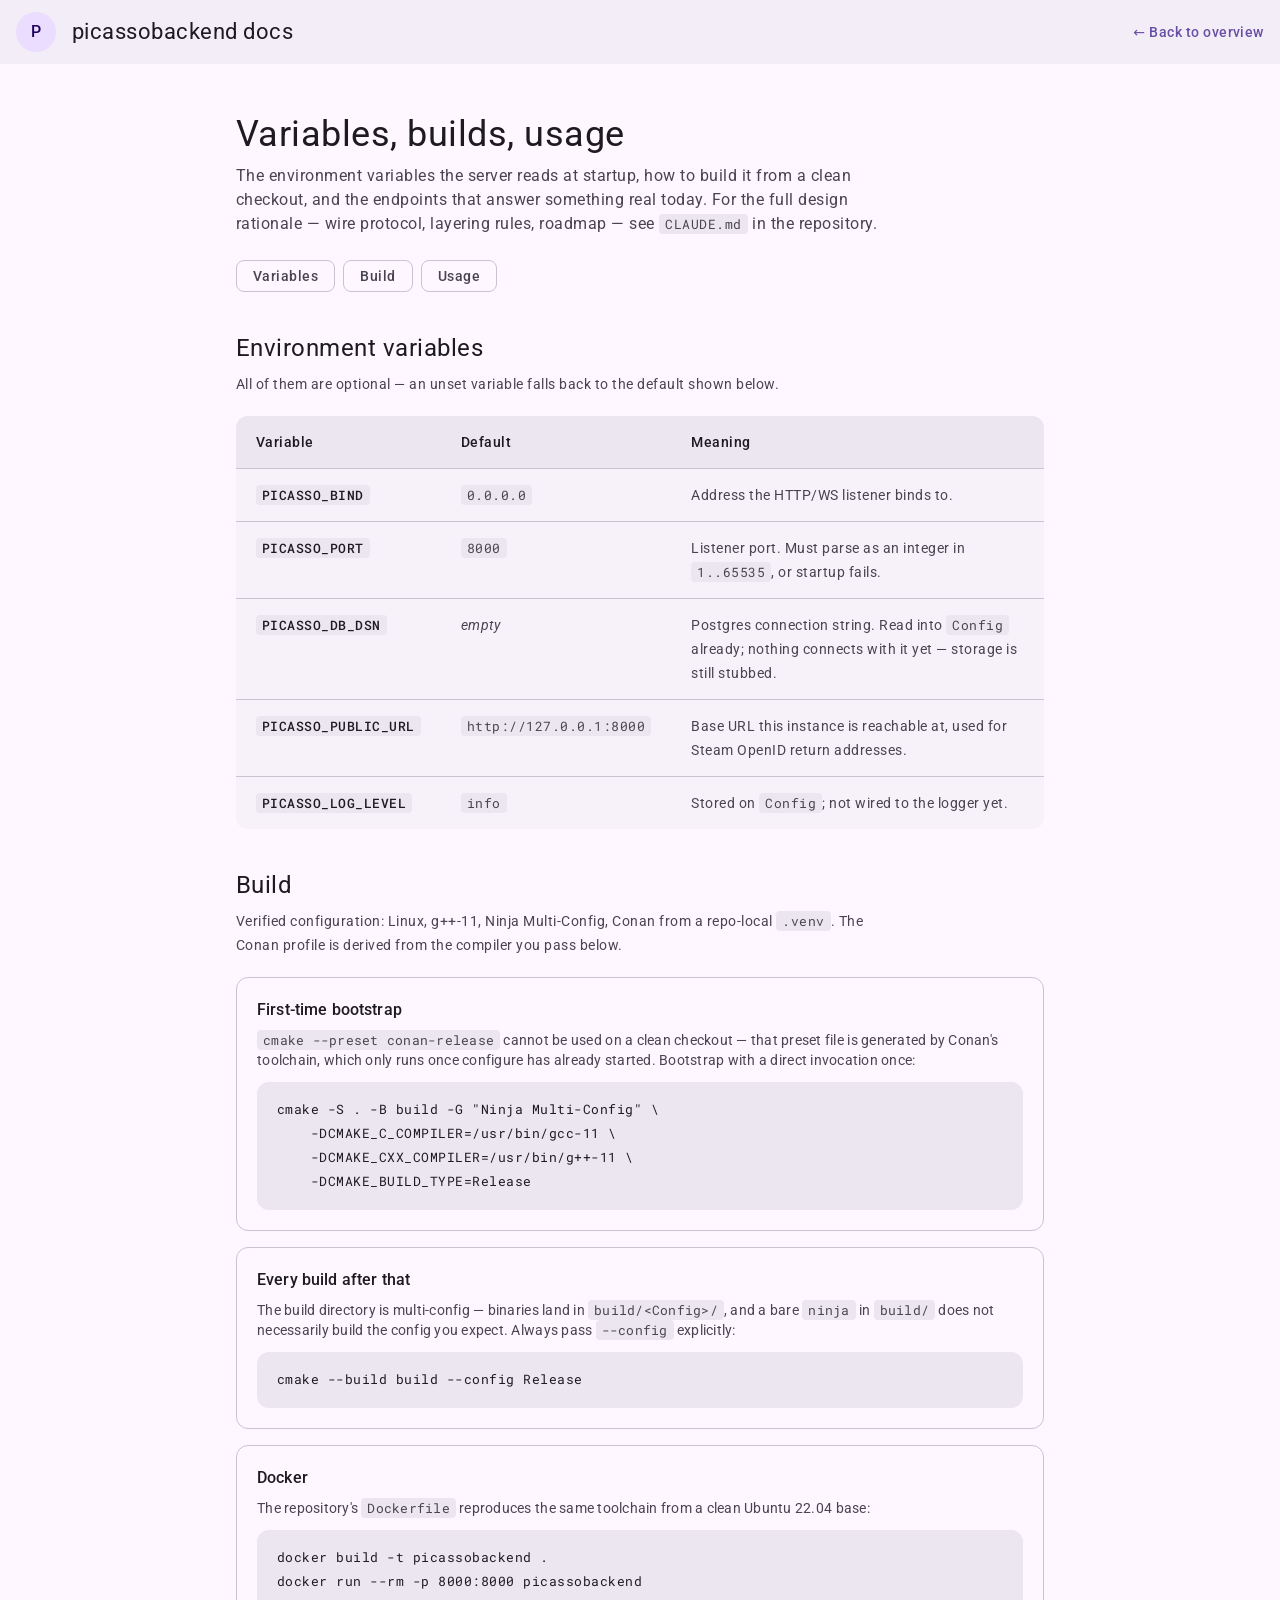
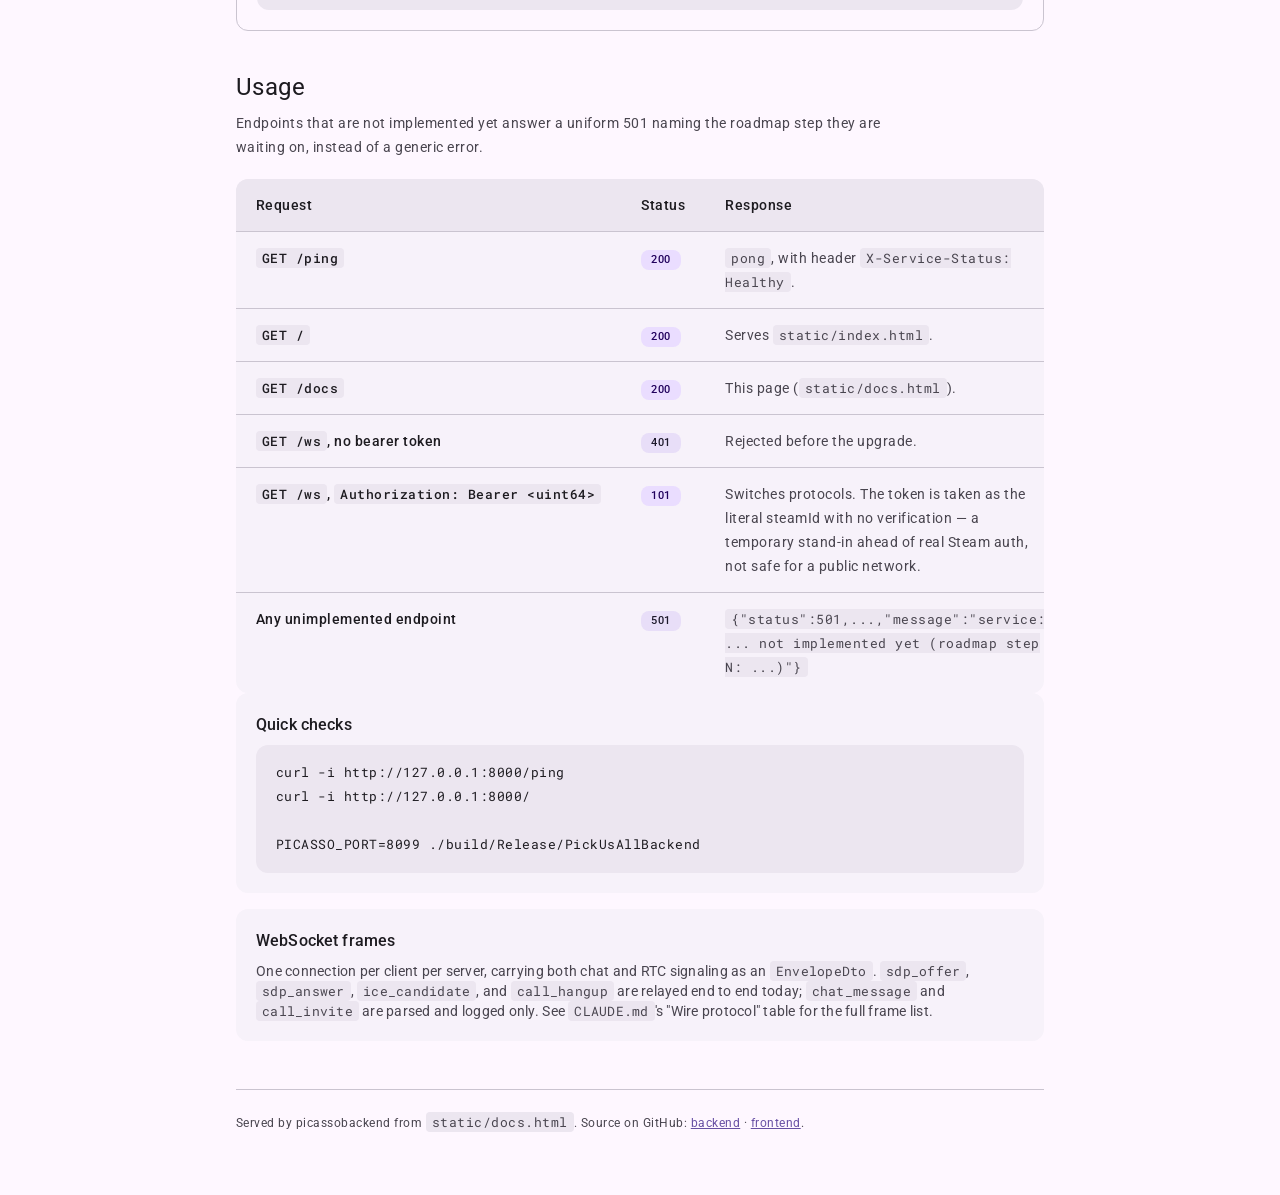
==== static/docs.html @ 75ac49f7 "feat(server logging) Added server logging to .csv files - Updated App.cpp with injection of Activity" ====
<!DOCTYPE html>
<html lang="en">
<head>
<meta charset="UTF-8">
<meta name="viewport" content="width=device-width, initial-scale=1">
<title>docs — picassobackend</title>
<meta name="description" content="picassobackend reference: environment variables, build steps, and API usage.">
<link rel="preconnect" href="https://fonts.googleapis.com">
<link rel="preconnect" href="https://fonts.gstatic.com" crossorigin>
<link href="https://fonts.googleapis.com/css2?family=Roboto:wght@400;500&family=Roboto+Mono:wght@400&display=swap" rel="stylesheet">
<style>
    /* Material Design 3 baseline color roles — kept identical to index.html so the
       two pages read as one surface, not two different sites. */
    :root {
        --md-primary: #6750A4;
        --md-on-primary: #FFFFFF;
        --md-primary-container: #EADDFF;
        --md-on-primary-container: #21005D;
        --md-secondary-container: #E8DEF8;
        --md-on-secondary-container: #1D192B;
        --md-surface: #FEF7FF;
        --md-on-surface: #1D1B20;
        --md-on-surface-variant: #49454F;
        --md-surface-container-low: #F7F2FA;
        --md-surface-container: #F3EDF7;
        --md-surface-container-high: #ECE6F0;
        --md-outline: #79747E;
        --md-outline-variant: #CAC4D0;
        --md-shadow: 0, 0, 0;
    }

    @media (prefers-color-scheme: dark) {
        :root {
            --md-primary: #D0BCFF;
            --md-on-primary: #381E72;
            --md-primary-container: #4F378B;
            --md-on-primary-container: #EADDFF;
            --md-secondary-container: #4A4458;
            --md-on-secondary-container: #E8DEF8;
            --md-surface: #141218;
            --md-on-surface: #E6E0E9;
            --md-on-surface-variant: #CAC4D0;
            --md-surface-container-low: #1D1B20;
            --md-surface-container: #211F26;
            --md-surface-container-high: #2B2930;
            --md-outline: #938F99;
            --md-outline-variant: #49454F;
        }
    }

    * { box-sizing: border-box; }

    body {
        margin: 0;
        background: var(--md-surface);
        color: var(--md-on-surface);
        font-family: Roboto, system-ui, -apple-system, "Segoe UI", sans-serif;
        font-size: 1rem;
        line-height: 1.5rem;
        letter-spacing: 0.031rem;
    }

    header.app-bar {
        display: flex;
        align-items: center;
        gap: 1rem;
        height: 4rem;
        padding: 0 1rem;
        background: var(--md-surface-container);
        position: sticky;
        top: 0;
        z-index: 1;
    }

    .app-bar .badge {
        display: grid;
        place-items: center;
        width: 2.5rem;
        height: 2.5rem;
        border-radius: 50%;
        background: var(--md-primary-container);
        color: var(--md-on-primary-container);
        font-weight: 500;
    }

    .app-bar h1 {
        margin: 0;
        font-size: 1.375rem;
        line-height: 1.75rem;
        font-weight: 400;
    }

    .app-bar .back {
        margin-left: auto;
        color: var(--md-primary);
        text-decoration: none;
        font-size: 0.875rem;
        font-weight: 500;
    }

    main {
        max-width: 52.5rem;
        margin: 0 auto;
        padding: 1.5rem 1rem 4rem;
    }

    .hero h2 {
        margin: 1.5rem 0 0.5rem;
        font-size: 2.25rem;
        line-height: 2.75rem;
        font-weight: 400;
    }

    .hero p.lede {
        margin: 0 0 1.5rem;
        color: var(--md-on-surface-variant);
        max-width: 42rem;
    }

    section > h3 {
        margin: 2.5rem 0 1rem;
        font-size: 1.5rem;
        line-height: 2rem;
        font-weight: 400;
    }

    section > p.section-note {
        margin: -0.5rem 0 1.25rem;
        color: var(--md-on-surface-variant);
        font-size: 0.875rem;
        max-width: 42rem;
    }

    /* Nav chips jumping to each section */
    .toc {
        display: flex;
        flex-wrap: wrap;
        gap: 0.5rem;
        margin: 0 0 1.5rem;
        padding: 0;
        list-style: none;
    }

    .toc a {
        display: inline-flex;
        align-items: center;
        height: 2rem;
        padding: 0 1rem;
        border-radius: 0.5rem;
        border: 1px solid var(--md-outline-variant);
        color: var(--md-on-surface-variant);
        text-decoration: none;
        font-size: 0.875rem;
        line-height: 1.25rem;
        font-weight: 500;
    }

    .toc a:hover {
        background: var(--md-surface-container-low);
    }

    /* Data table — variables reference */
    .table-wrap {
        border-radius: 0.75rem;
        overflow: hidden;
        background: var(--md-surface-container-low);
    }

    table {
        width: 100%;
        border-collapse: collapse;
        font-size: 0.875rem;
    }

    thead th {
        text-align: left;
        padding: 0.875rem 1.25rem;
        background: var(--md-surface-container-high);
        color: var(--md-on-surface);
        font-weight: 500;
    }

    tbody td {
        padding: 0.875rem 1.25rem;
        border-top: 1px solid var(--md-outline-variant);
        color: var(--md-on-surface-variant);
        vertical-align: top;
    }

    tbody td:first-child {
        color: var(--md-on-surface);
        font-weight: 500;
        white-space: nowrap;
    }

    /* Cards */
    .card {
        background: var(--md-surface-container-low);
        border-radius: 0.75rem;
        padding: 1.25rem;
    }

    .card.outlined {
        background: var(--md-surface);
        border: 1px solid var(--md-outline-variant);
    }

    .card + .card {
        margin-top: 1rem;
    }

    .card h4 {
        margin: 0 0 0.5rem;
        font-size: 1rem;
        line-height: 1.5rem;
        font-weight: 500;
        letter-spacing: 0.009rem;
    }

    .card p {
        margin: 0 0 0.75rem;
        font-size: 0.875rem;
        line-height: 1.25rem;
        letter-spacing: 0.016rem;
        color: var(--md-on-surface-variant);
    }

    .card p:last-child {
        margin-bottom: 0;
    }

    /* Code blocks */
    pre {
        margin: 0 0 0.75rem;
        padding: 1rem 1.25rem;
        border-radius: 0.75rem;
        background: var(--md-surface-container-high);
        overflow-x: auto;
    }

    pre:last-child {
        margin-bottom: 0;
    }

    pre code {
        background: none;
        padding: 0;
        font-size: 0.8125rem;
        line-height: 1.375rem;
        color: var(--md-on-surface);
    }

    code {
        font-family: "Roboto Mono", ui-monospace, monospace;
        font-size: 0.8125rem;
        background: var(--md-surface-container-high);
        border-radius: 0.25rem;
        padding: 0.0625rem 0.375rem;
    }

    /* Status/label chip reused for the response-status column */
    .pill {
        display: inline-block;
        padding: 0.125rem 0.625rem;
        border-radius: 0.5rem;
        font-size: 0.6875rem;
        line-height: 1rem;
        font-weight: 500;
        letter-spacing: 0.031rem;
        background: var(--md-secondary-container);
        color: var(--md-on-secondary-container);
    }

    .pill.ok {
        background: var(--md-primary-container);
        color: var(--md-on-primary-container);
    }

    ul.plain {
        margin: 0;
        padding-left: 1.25rem;
        color: var(--md-on-surface-variant);
        font-size: 0.875rem;
    }

    ul.plain li + li {
        margin-top: 0.375rem;
    }

    footer {
        border-top: 1px solid var(--md-outline-variant);
        margin-top: 3rem;
        padding-top: 1.5rem;
        font-size: 0.75rem;
        line-height: 1rem;
        letter-spacing: 0.031rem;
        color: var(--md-on-surface-variant);
    }

    footer a { color: var(--md-primary); }
</style>
</head>
<body>

<header class="app-bar">
    <span class="badge" aria-hidden="true">P</span>
    <h1>picassobackend docs</h1>
    <a class="back" href="/">&larr; Back to overview</a>
</header>

<main>
    <section class="hero">
        <h2>Variables, builds, usage</h2>
        <p class="lede">
            The environment variables the server reads at startup, how to build it from a clean checkout,
            and the endpoints that answer something real today. For the full design rationale — wire
            protocol, layering rules, roadmap — see <code>CLAUDE.md</code> in the repository.
        </p>
        <ul class="toc">
            <li><a href="#variables">Variables</a></li>
            <li><a href="#build">Build</a></li>
            <li><a href="#usage">Usage</a></li>
        </ul>
    </section>

    <section id="variables">
        <h3>Environment variables</h3>
        <p class="section-note">
            All of them are optional — an unset variable falls back to the default shown below.
        </p>
        <div class="table-wrap">
            <table>
                <thead>
                <tr>
                    <th>Variable</th>
                    <th>Default</th>
                    <th>Meaning</th>
                </tr>
                </thead>
                <tbody>
                <tr>
                    <td><code>PICASSO_BIND</code></td>
                    <td><code>0.0.0.0</code></td>
                    <td>Address the HTTP/WS listener binds to.</td>
                </tr>
                <tr>
                    <td><code>PICASSO_PORT</code></td>
                    <td><code>8000</code></td>
                    <td>Listener port. Must parse as an integer in <code>1..65535</code>, or startup fails.</td>
                </tr>
                <tr>
                    <td><code>PICASSO_DB_DSN</code></td>
                    <td><em>empty</em></td>
                    <td>Postgres connection string. Read into <code>Config</code> already; nothing connects with it yet — storage is still stubbed.</td>
                </tr>
                <tr>
                    <td><code>PICASSO_PUBLIC_URL</code></td>
                    <td><code>http://127.0.0.1:8000</code></td>
                    <td>Base URL this instance is reachable at, used for Steam OpenID return addresses.</td>
                </tr>
                <tr>
                    <td><code>PICASSO_LOG_LEVEL</code></td>
                    <td><code>info</code></td>
                    <td>Stored on <code>Config</code>; not wired to the logger yet.</td>
                </tr>
                </tbody>
            </table>
        </div>
    </section>

    <section id="build">
        <h3>Build</h3>
        <p class="section-note">
            Verified configuration: Linux, g++-11, Ninja Multi-Config, Conan from a repo-local
            <code>.venv</code>. The Conan profile is derived from the compiler you pass below.
        </p>

        <article class="card outlined">
            <h4>First-time bootstrap</h4>
            <p>
                <code>cmake --preset conan-release</code> cannot be used on a clean checkout — that preset
                file is generated by Conan's toolchain, which only runs once configure has already started.
                Bootstrap with a direct invocation once:
            </p>
            <pre><code>cmake -S . -B build -G "Ninja Multi-Config" \
    -DCMAKE_C_COMPILER=/usr/bin/gcc-11 \
    -DCMAKE_CXX_COMPILER=/usr/bin/g++-11 \
    -DCMAKE_BUILD_TYPE=Release</code></pre>
        </article>

        <article class="card outlined">
            <h4>Every build after that</h4>
            <p>
                The build directory is multi-config — binaries land in <code>build/&lt;Config&gt;/</code>,
                and a bare <code>ninja</code> in <code>build/</code> does not necessarily build the config
                you expect. Always pass <code>--config</code> explicitly:
            </p>
            <pre><code>cmake --build build --config Release</code></pre>
        </article>

        <article class="card outlined">
            <h4>Docker</h4>
            <p>The repository's <code>Dockerfile</code> reproduces the same toolchain from a clean Ubuntu 22.04 base:</p>
            <pre><code>docker build -t picassobackend .
docker run --rm -p 8000:8000 picassobackend</code></pre>
        </article>
    </section>

    <section id="usage">
        <h3>Usage</h3>
        <p class="section-note">
            Endpoints that are not implemented yet answer a uniform 501 naming the roadmap step they are
            waiting on, instead of a generic error.
        </p>

        <div class="table-wrap">
            <table>
                <thead>
                <tr>
                    <th>Request</th>
                    <th>Status</th>
                    <th>Response</th>
                </tr>
                </thead>
                <tbody>
                <tr>
                    <td><code>GET /ping</code></td>
                    <td><span class="pill ok">200</span></td>
                    <td><code>pong</code>, with header <code>X-Service-Status: Healthy</code>.</td>
                </tr>
                <tr>
                    <td><code>GET /</code></td>
                    <td><span class="pill ok">200</span></td>
                    <td>Serves <code>static/index.html</code>.</td>
                </tr>
                <tr>
                    <td><code>GET /docs</code></td>
                    <td><span class="pill ok">200</span></td>
                    <td>This page (<code>static/docs.html</code>).</td>
                </tr>
                <tr>
                    <td><code>GET /ws</code>, no bearer token</td>
                    <td><span class="pill">401</span></td>
                    <td>Rejected before the upgrade.</td>
                </tr>
                <tr>
                    <td><code>GET /ws</code>, <code>Authorization: Bearer &lt;uint64&gt;</code></td>
                    <td><span class="pill ok">101</span></td>
                    <td>
                        Switches protocols. The token is taken as the literal steamId with no verification —
                        a temporary stand-in ahead of real Steam auth, not safe for a public network.
                    </td>
                </tr>
                <tr>
                    <td>Any unimplemented endpoint</td>
                    <td><span class="pill">501</span></td>
                    <td><code>{"status":501,...,"message":"service: ... not implemented yet (roadmap step N: ...)"}</code></td>
                </tr>
                </tbody>
            </table>
        </div>

        <article class="card">
            <h4>Quick checks</h4>
            <pre><code>curl -i http://127.0.0.1:8000/ping
curl -i http://127.0.0.1:8000/

PICASSO_PORT=8099 ./build/Release/PickUsAllBackend</code></pre>
        </article>

        <article class="card">
            <h4>WebSocket frames</h4>
            <p>
                One connection per client per server, carrying both chat and RTC signaling as an
                <code>EnvelopeDto</code>. <code>sdp_offer</code>, <code>sdp_answer</code>,
                <code>ice_candidate</code>, and <code>call_hangup</code> are relayed end to end today;
                <code>chat_message</code> and <code>call_invite</code> are parsed and logged only. See
                <code>CLAUDE.md</code>'s "Wire protocol" table for the full frame list.
            </p>
        </article>
    </section>

    <footer>
        Served by picassobackend from <code>static/docs.html</code>. Source on GitHub:
        <a href="https://github.com/raaveinm/picassobackend">backend</a> ·
        <a href="https://github.com/raaveinm/pickusall">frontend</a>.
    </footer>
</main>

</body>
</html>
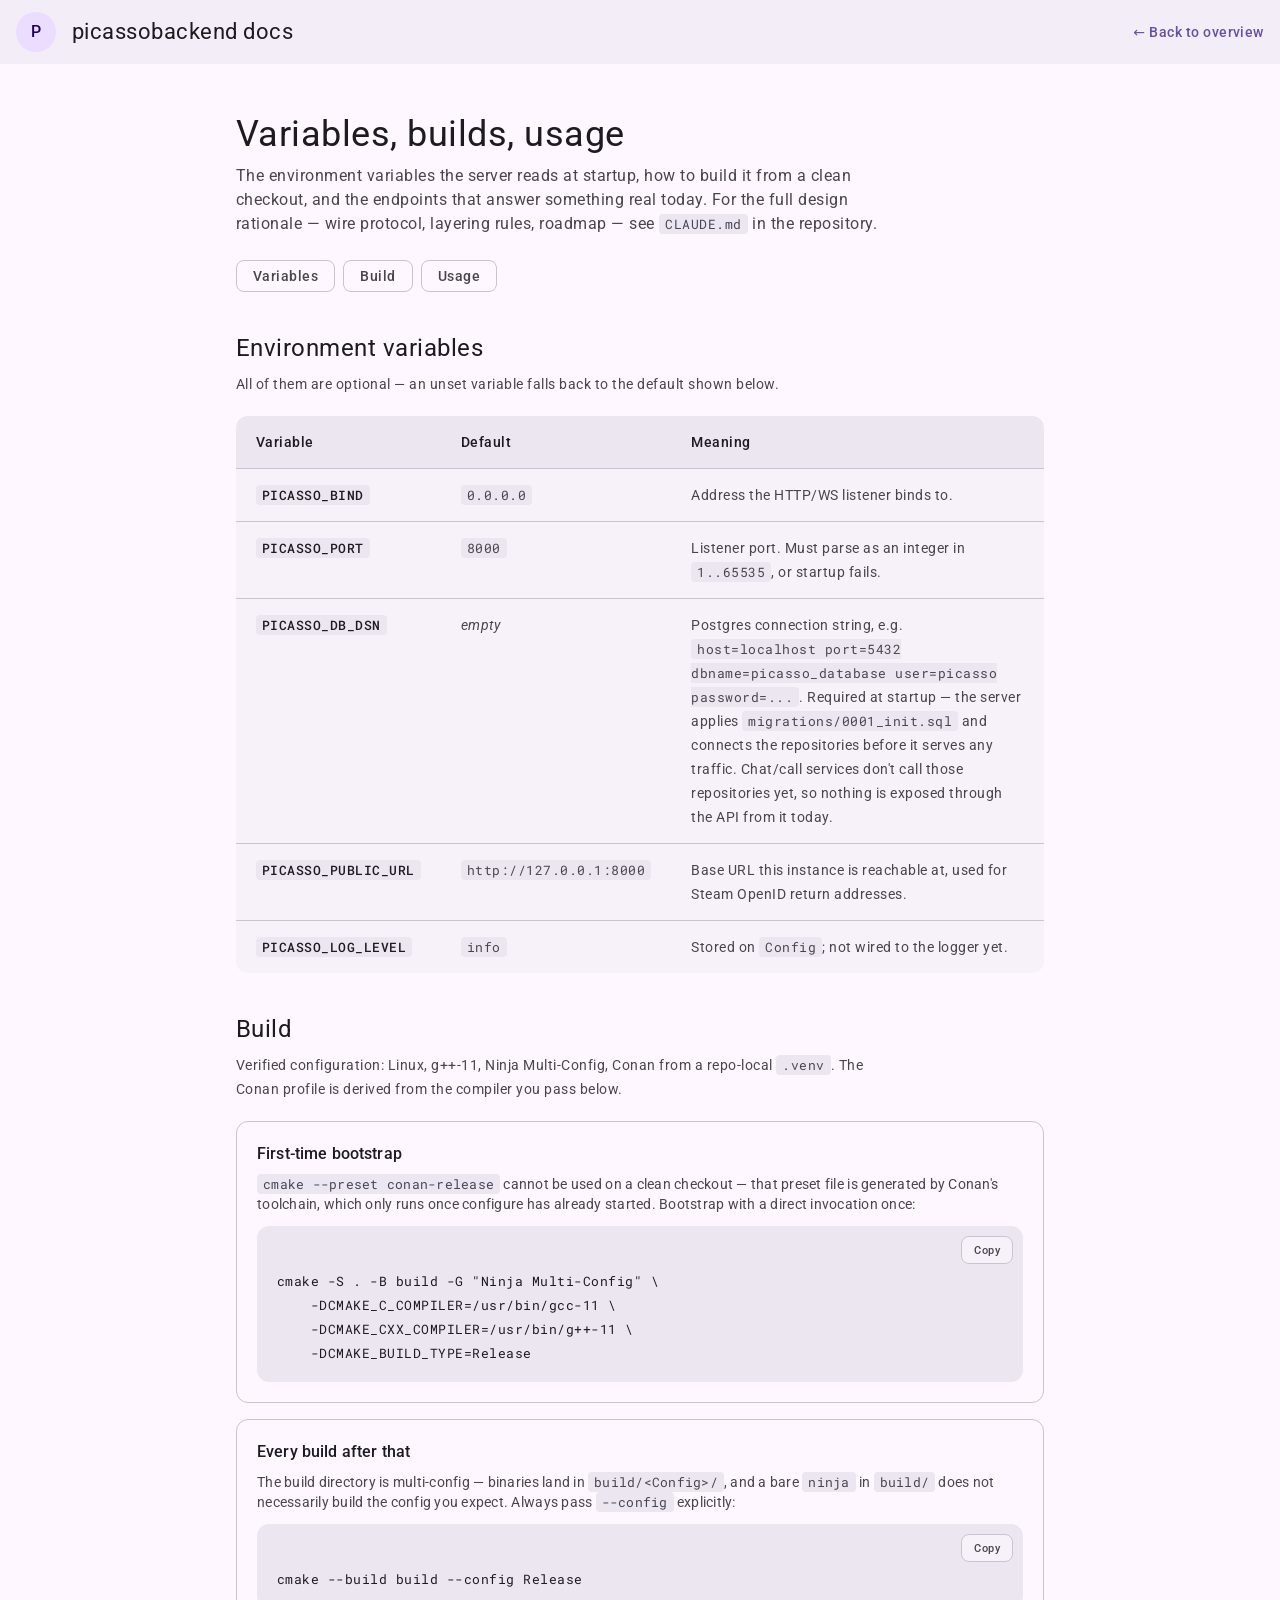
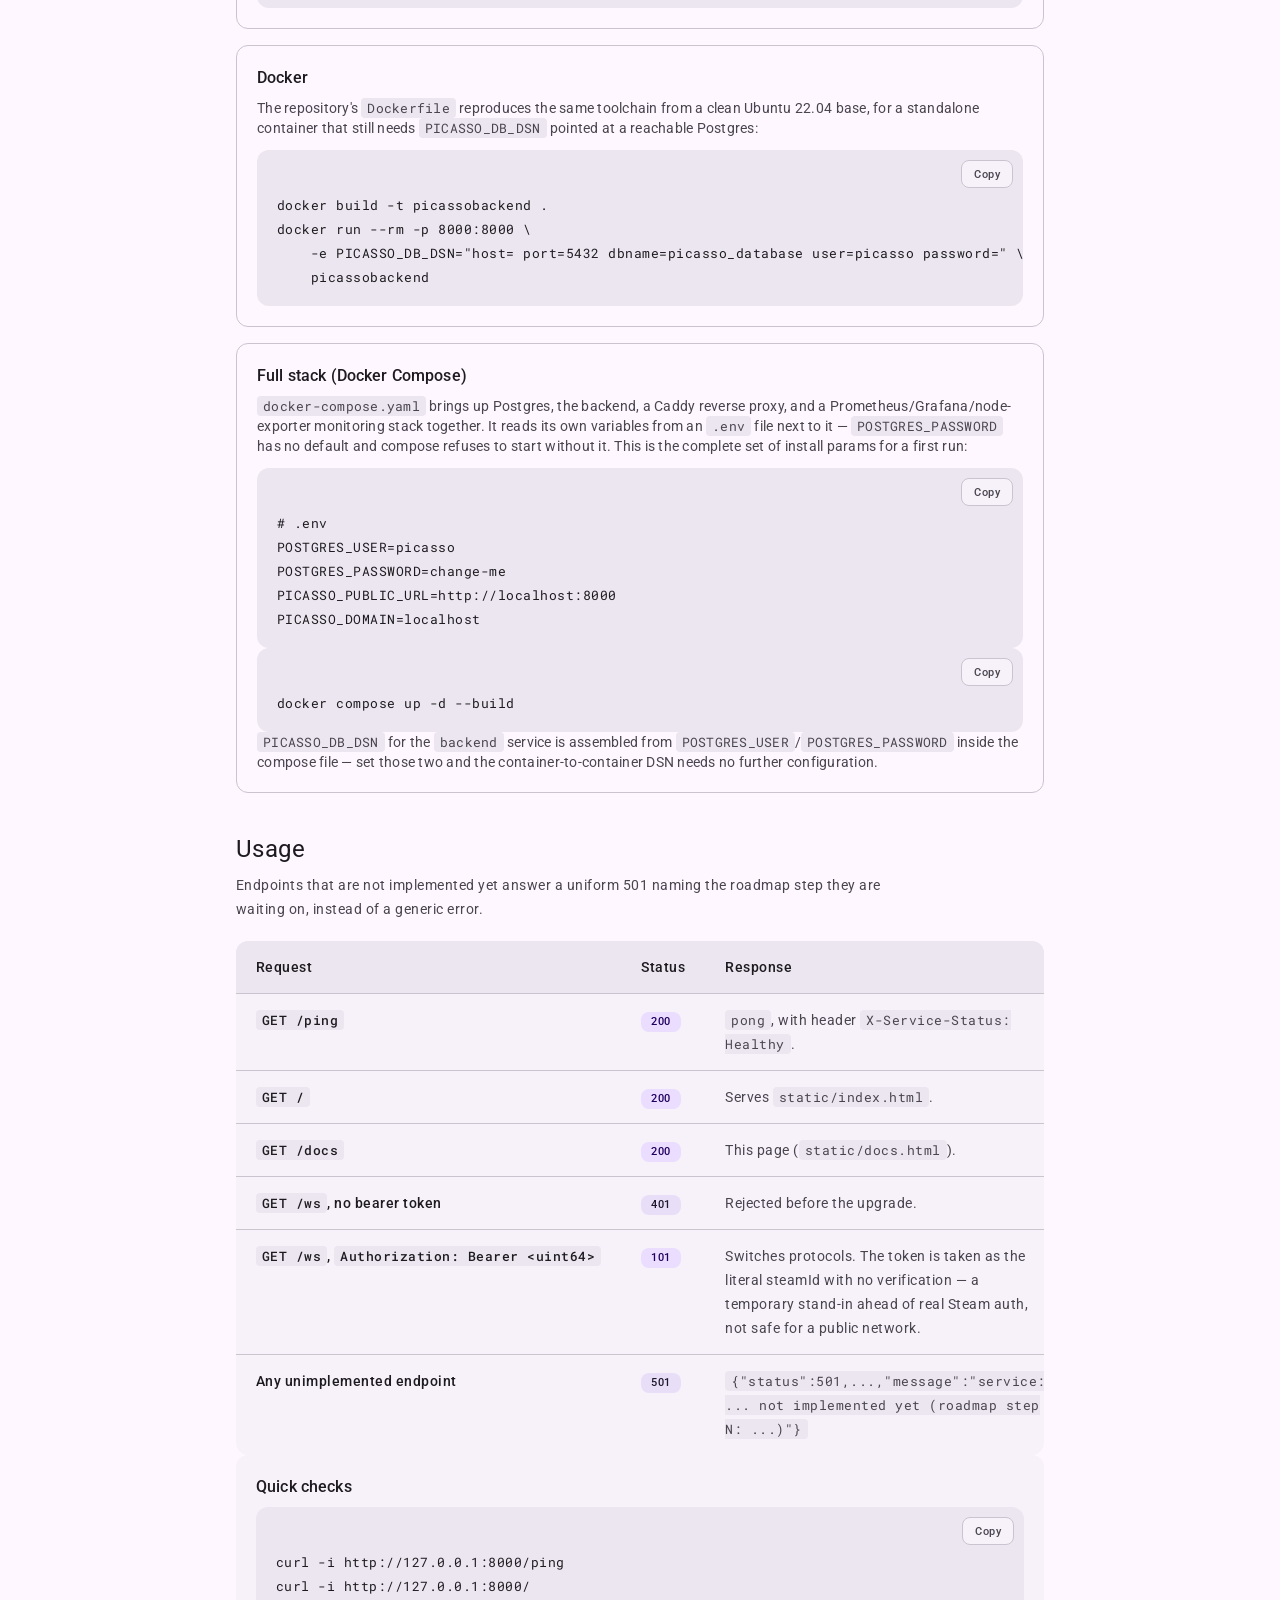
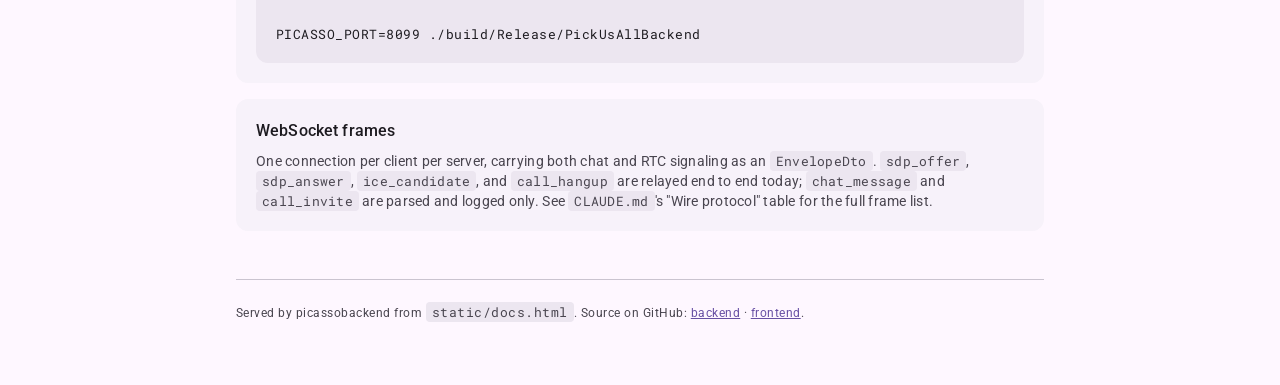
==== commit 75aa5378: "docs(web): add reference docs and refresh the served docs page Adds docs/SERVER.md and docs/WEBRTC.m" ====
--- a/static/docs.html
+++ b/static/docs.html
@@ -8,297 +8,9 @@
 <link rel="preconnect" href="https://fonts.googleapis.com">
 <link rel="preconnect" href="https://fonts.gstatic.com" crossorigin>
 <link href="https://fonts.googleapis.com/css2?family=Roboto:wght@400;500&family=Roboto+Mono:wght@400&display=swap" rel="stylesheet">
-<style>
-    /* Material Design 3 baseline color roles — kept identical to index.html so the
-       two pages read as one surface, not two different sites. */
-    :root {
-        --md-primary: #6750A4;
-        --md-on-primary: #FFFFFF;
-        --md-primary-container: #EADDFF;
-        --md-on-primary-container: #21005D;
-        --md-secondary-container: #E8DEF8;
-        --md-on-secondary-container: #1D192B;
-        --md-surface: #FEF7FF;
-        --md-on-surface: #1D1B20;
-        --md-on-surface-variant: #49454F;
-        --md-surface-container-low: #F7F2FA;
-        --md-surface-container: #F3EDF7;
-        --md-surface-container-high: #ECE6F0;
-        --md-outline: #79747E;
-        --md-outline-variant: #CAC4D0;
-        --md-shadow: 0, 0, 0;
-    }
-
-    @media (prefers-color-scheme: dark) {
-        :root {
-            --md-primary: #D0BCFF;
-            --md-on-primary: #381E72;
-            --md-primary-container: #4F378B;
-            --md-on-primary-container: #EADDFF;
-            --md-secondary-container: #4A4458;
-            --md-on-secondary-container: #E8DEF8;
-            --md-surface: #141218;
-            --md-on-surface: #E6E0E9;
-            --md-on-surface-variant: #CAC4D0;
-            --md-surface-container-low: #1D1B20;
-            --md-surface-container: #211F26;
-            --md-surface-container-high: #2B2930;
-            --md-outline: #938F99;
-            --md-outline-variant: #49454F;
-        }
-    }
-
-    * { box-sizing: border-box; }
-
-    body {
-        margin: 0;
-        background: var(--md-surface);
-        color: var(--md-on-surface);
-        font-family: Roboto, system-ui, -apple-system, "Segoe UI", sans-serif;
-        font-size: 1rem;
-        line-height: 1.5rem;
-        letter-spacing: 0.031rem;
-    }
-
-    header.app-bar {
-        display: flex;
-        align-items: center;
-        gap: 1rem;
-        height: 4rem;
-        padding: 0 1rem;
-        background: var(--md-surface-container);
-        position: sticky;
-        top: 0;
-        z-index: 1;
-    }
-
-    .app-bar .badge {
-        display: grid;
-        place-items: center;
-        width: 2.5rem;
-        height: 2.5rem;
-        border-radius: 50%;
-        background: var(--md-primary-container);
-        color: var(--md-on-primary-container);
-        font-weight: 500;
-    }
-
-    .app-bar h1 {
-        margin: 0;
-        font-size: 1.375rem;
-        line-height: 1.75rem;
-        font-weight: 400;
-    }
-
-    .app-bar .back {
-        margin-left: auto;
-        color: var(--md-primary);
-        text-decoration: none;
-        font-size: 0.875rem;
-        font-weight: 500;
-    }
-
-    main {
-        max-width: 52.5rem;
-        margin: 0 auto;
-        padding: 1.5rem 1rem 4rem;
-    }
-
-    .hero h2 {
-        margin: 1.5rem 0 0.5rem;
-        font-size: 2.25rem;
-        line-height: 2.75rem;
-        font-weight: 400;
-    }
-
-    .hero p.lede {
-        margin: 0 0 1.5rem;
-        color: var(--md-on-surface-variant);
-        max-width: 42rem;
-    }
-
-    section > h3 {
-        margin: 2.5rem 0 1rem;
-        font-size: 1.5rem;
-        line-height: 2rem;
-        font-weight: 400;
-    }
-
-    section > p.section-note {
-        margin: -0.5rem 0 1.25rem;
-        color: var(--md-on-surface-variant);
-        font-size: 0.875rem;
-        max-width: 42rem;
-    }
-
-    /* Nav chips jumping to each section */
-    .toc {
-        display: flex;
-        flex-wrap: wrap;
-        gap: 0.5rem;
-        margin: 0 0 1.5rem;
-        padding: 0;
-        list-style: none;
-    }
-
-    .toc a {
-        display: inline-flex;
-        align-items: center;
-        height: 2rem;
-        padding: 0 1rem;
-        border-radius: 0.5rem;
-        border: 1px solid var(--md-outline-variant);
-        color: var(--md-on-surface-variant);
-        text-decoration: none;
-        font-size: 0.875rem;
-        line-height: 1.25rem;
-        font-weight: 500;
-    }
-
-    .toc a:hover {
-        background: var(--md-surface-container-low);
-    }
-
-    /* Data table — variables reference */
-    .table-wrap {
-        border-radius: 0.75rem;
-        overflow: hidden;
-        background: var(--md-surface-container-low);
-    }
-
-    table {
-        width: 100%;
-        border-collapse: collapse;
-        font-size: 0.875rem;
-    }
-
-    thead th {
-        text-align: left;
-        padding: 0.875rem 1.25rem;
-        background: var(--md-surface-container-high);
-        color: var(--md-on-surface);
-        font-weight: 500;
-    }
-
-    tbody td {
-        padding: 0.875rem 1.25rem;
-        border-top: 1px solid var(--md-outline-variant);
-        color: var(--md-on-surface-variant);
-        vertical-align: top;
-    }
-
-    tbody td:first-child {
-        color: var(--md-on-surface);
-        font-weight: 500;
-        white-space: nowrap;
-    }
-
-    /* Cards */
-    .card {
-        background: var(--md-surface-container-low);
-        border-radius: 0.75rem;
-        padding: 1.25rem;
-    }
-
-    .card.outlined {
-        background: var(--md-surface);
-        border: 1px solid var(--md-outline-variant);
-    }
-
-    .card + .card {
-        margin-top: 1rem;
-    }
-
-    .card h4 {
-        margin: 0 0 0.5rem;
-        font-size: 1rem;
-        line-height: 1.5rem;
-        font-weight: 500;
-        letter-spacing: 0.009rem;
-    }
-
-    .card p {
-        margin: 0 0 0.75rem;
-        font-size: 0.875rem;
-        line-height: 1.25rem;
-        letter-spacing: 0.016rem;
-        color: var(--md-on-surface-variant);
-    }
-
-    .card p:last-child {
-        margin-bottom: 0;
-    }
-
-    /* Code blocks */
-    pre {
-        margin: 0 0 0.75rem;
-        padding: 1rem 1.25rem;
-        border-radius: 0.75rem;
-        background: var(--md-surface-container-high);
-        overflow-x: auto;
-    }
-
-    pre:last-child {
-        margin-bottom: 0;
-    }
-
-    pre code {
-        background: none;
-        padding: 0;
-        font-size: 0.8125rem;
-        line-height: 1.375rem;
-        color: var(--md-on-surface);
-    }
-
-    code {
-        font-family: "Roboto Mono", ui-monospace, monospace;
-        font-size: 0.8125rem;
-        background: var(--md-surface-container-high);
-        border-radius: 0.25rem;
-        padding: 0.0625rem 0.375rem;
-    }
-
-    /* Status/label chip reused for the response-status column */
-    .pill {
-        display: inline-block;
-        padding: 0.125rem 0.625rem;
-        border-radius: 0.5rem;
-        font-size: 0.6875rem;
-        line-height: 1rem;
-        font-weight: 500;
-        letter-spacing: 0.031rem;
-        background: var(--md-secondary-container);
-        color: var(--md-on-secondary-container);
-    }
-
-    .pill.ok {
-        background: var(--md-primary-container);
-        color: var(--md-on-primary-container);
-    }
-
-    ul.plain {
-        margin: 0;
-        padding-left: 1.25rem;
-        color: var(--md-on-surface-variant);
-        font-size: 0.875rem;
-    }
-
-    ul.plain li + li {
-        margin-top: 0.375rem;
-    }
-
-    footer {
-        border-top: 1px solid var(--md-outline-variant);
-        margin-top: 3rem;
-        padding-top: 1.5rem;
-        font-size: 0.75rem;
-        line-height: 1rem;
-        letter-spacing: 0.031rem;
-        color: var(--md-on-surface-variant);
-    }
-
-    footer a { color: var(--md-primary); }
-</style>
+<link rel="stylesheet" href="/static/css/common.css">
+<link rel="stylesheet" href="/static/css/page.css">
+<link rel="stylesheet" href="/static/css/docs.css">
 </head>
 <body>
 
@@ -351,7 +63,12 @@
                 <tr>
                     <td><code>PICASSO_DB_DSN</code></td>
                     <td><em>empty</em></td>
-                    <td>Postgres connection string. Read into <code>Config</code> already; nothing connects with it yet — storage is still stubbed.</td>
+                    <td>
+                        Postgres connection string, e.g. <code>host=localhost port=5432 dbname=picasso_database user=picasso password=...</code>.
+                        Required at startup — the server applies <code>migrations/0001_init.sql</code> and connects
+                        the repositories before it serves any traffic. Chat/call services don't call those
+                        repositories yet, so nothing is exposed through the API from it today.
+                    </td>
                 </tr>
                 <tr>
                     <td><code>PICASSO_PUBLIC_URL</code></td>
@@ -382,10 +99,13 @@
                 file is generated by Conan's toolchain, which only runs once configure has already started.
                 Bootstrap with a direct invocation once:
             </p>
-            <pre><code>cmake -S . -B build -G "Ninja Multi-Config" \
+            <div class="code-block">
+                <button class="copy-btn" type="button" data-copy-target aria-label="Copy to clipboard">Copy</button>
+                <pre><code>cmake -S . -B build -G "Ninja Multi-Config" \
     -DCMAKE_C_COMPILER=/usr/bin/gcc-11 \
     -DCMAKE_CXX_COMPILER=/usr/bin/g++-11 \
     -DCMAKE_BUILD_TYPE=Release</code></pre>
+            </div>
         </article>
 
         <article class="card outlined">
@@ -395,14 +115,49 @@
                 and a bare <code>ninja</code> in <code>build/</code> does not necessarily build the config
                 you expect. Always pass <code>--config</code> explicitly:
             </p>
-            <pre><code>cmake --build build --config Release</code></pre>
+            <div class="code-block">
+                <button class="copy-btn" type="button" data-copy-target aria-label="Copy to clipboard">Copy</button>
+                <pre><code>cmake --build build --config Release</code></pre>
+            </div>
         </article>
 
         <article class="card outlined">
             <h4>Docker</h4>
-            <p>The repository's <code>Dockerfile</code> reproduces the same toolchain from a clean Ubuntu 22.04 base:</p>
-            <pre><code>docker build -t picassobackend .
-docker run --rm -p 8000:8000 picassobackend</code></pre>
+            <p>The repository's <code>Dockerfile</code> reproduces the same toolchain from a clean Ubuntu 22.04 base, for a standalone container that still needs <code>PICASSO_DB_DSN</code> pointed at a reachable Postgres:</p>
+            <div class="code-block">
+                <button class="copy-btn" type="button" data-copy-target aria-label="Copy to clipboard">Copy</button>
+                <pre><code>docker build -t picassobackend .
+docker run --rm -p 8000:8000 \
+    -e PICASSO_DB_DSN="host=<db-host> port=5432 dbname=picasso_database user=picasso password=<password>" \
+    picassobackend</code></pre>
+            </div>
+        </article>
+
+        <article class="card outlined">
+            <h4>Full stack (Docker Compose)</h4>
+            <p>
+                <code>docker-compose.yaml</code> brings up Postgres, the backend, a Caddy reverse proxy, and a
+                Prometheus/Grafana/node-exporter monitoring stack together. It reads its own variables from an
+                <code>.env</code> file next to it — <code>POSTGRES_PASSWORD</code> has no default and compose
+                refuses to start without it. This is the complete set of install params for a first run:
+            </p>
+            <div class="code-block">
+                <button class="copy-btn" type="button" data-copy-target aria-label="Copy to clipboard">Copy</button>
+                <pre><code># .env
+POSTGRES_USER=picasso
+POSTGRES_PASSWORD=change-me
+PICASSO_PUBLIC_URL=http://localhost:8000
+PICASSO_DOMAIN=localhost</code></pre>
+            </div>
+            <div class="code-block">
+                <button class="copy-btn" type="button" data-copy-target aria-label="Copy to clipboard">Copy</button>
+                <pre><code>docker compose up -d --build</code></pre>
+            </div>
+            <p>
+                <code>PICASSO_DB_DSN</code> for the <code>backend</code> service is assembled from
+                <code>POSTGRES_USER</code>/<code>POSTGRES_PASSWORD</code> inside the compose file — set those
+                two and the container-to-container DSN needs no further configuration.
+            </p>
         </article>
     </section>
 
@@ -462,10 +217,13 @@
 
         <article class="card">
             <h4>Quick checks</h4>
-            <pre><code>curl -i http://127.0.0.1:8000/ping
+            <div class="code-block">
+                <button class="copy-btn" type="button" data-copy-target aria-label="Copy to clipboard">Copy</button>
+                <pre><code>curl -i http://127.0.0.1:8000/ping
 curl -i http://127.0.0.1:8000/
 
 PICASSO_PORT=8099 ./build/Release/PickUsAllBackend</code></pre>
+            </div>
         </article>
 
         <article class="card">
@@ -487,5 +245,6 @@
     </footer>
 </main>
 
+<script src="/static/js/docs.js"></script>
 </body>
 </html>
--- a/static/css/common.css
+++ b/static/css/common.css
@@ -0,0 +1,162 @@
+/* Material Design 3 baseline color roles — shared by every picassobackend static page. */
+:root {
+    --md-primary: #6750A4;
+    --md-on-primary: #FFFFFF;
+    --md-primary-container: #EADDFF;
+    --md-on-primary-container: #21005D;
+    --md-secondary-container: #E8DEF8;
+    --md-on-secondary-container: #1D192B;
+    --md-surface: #FEF7FF;
+    --md-on-surface: #1D1B20;
+    --md-on-surface-variant: #49454F;
+    --md-surface-container-low: #F7F2FA;
+    --md-surface-container: #F3EDF7;
+    --md-surface-container-high: #ECE6F0;
+    --md-outline: #79747E;
+    --md-outline-variant: #CAC4D0;
+    --md-shadow: 0, 0, 0;
+}
+
+@media (prefers-color-scheme: dark) {
+    :root {
+        --md-primary: #D0BCFF;
+        --md-on-primary: #381E72;
+        --md-primary-container: #4F378B;
+        --md-on-primary-container: #EADDFF;
+        --md-secondary-container: #4A4458;
+        --md-on-secondary-container: #E8DEF8;
+        --md-surface: #141218;
+        --md-on-surface: #E6E0E9;
+        --md-on-surface-variant: #CAC4D0;
+        --md-surface-container-low: #1D1B20;
+        --md-surface-container: #211F26;
+        --md-surface-container-high: #2B2930;
+        --md-outline: #938F99;
+        --md-outline-variant: #49454F;
+    }
+}
+
+* { box-sizing: border-box; }
+
+body {
+    margin: 0;
+    background: var(--md-surface);
+    color: var(--md-on-surface);
+    font-family: Roboto, system-ui, -apple-system, "Segoe UI", sans-serif;
+    /* body-large */
+    font-size: 1rem;
+    line-height: 1.5rem;
+    letter-spacing: 0.031rem;
+}
+
+/* Top app bar (small) */
+header.app-bar {
+    display: flex;
+    align-items: center;
+    gap: 1rem;
+    height: 4rem;
+    padding: 0 1rem;
+    background: var(--md-surface-container);
+    position: sticky;
+    top: 0;
+    z-index: 1;
+}
+
+.app-bar .badge {
+    display: grid;
+    place-items: center;
+    width: 2.5rem;
+    height: 2.5rem;
+    border-radius: 50%;
+    background: var(--md-primary-container);
+    color: var(--md-on-primary-container);
+    font-weight: 500;
+}
+
+/* title-large */
+.app-bar h1 {
+    margin: 0;
+    font-size: 1.375rem;
+    line-height: 1.75rem;
+    font-weight: 400;
+}
+
+code {
+    font-family: "Roboto Mono", ui-monospace, monospace;
+    font-size: 0.8125rem;
+    background: var(--md-surface-container-high);
+    border-radius: 0.25rem;
+    padding: 0.0625rem 0.375rem;
+}
+
+footer {
+    border-top: 1px solid var(--md-outline-variant);
+    margin-top: 3rem;
+    padding-top: 1.5rem;
+    font-size: 0.75rem;
+    line-height: 1rem;
+    letter-spacing: 0.031rem;
+    color: var(--md-on-surface-variant);
+}
+
+footer a { color: var(--md-primary); }
+
+/* Buttons */
+.actions {
+    display: flex;
+    flex-wrap: wrap;
+    gap: 0.75rem;
+}
+
+.btn {
+    display: inline-flex;
+    align-items: center;
+    height: 2.5rem;
+    padding: 0 1.5rem;
+    border-radius: 1.25rem;
+    text-decoration: none;
+    font-size: 0.875rem;
+    line-height: 1.25rem;
+    font-weight: 500;
+    letter-spacing: 0.006rem;
+    transition: box-shadow 0.15s ease, background-color 0.15s ease;
+    cursor: pointer;
+    border: none;
+}
+
+.btn.filled {
+    background: var(--md-primary);
+    color: var(--md-on-primary);
+}
+
+.btn.filled:hover {
+    box-shadow: 0 1px 2px rgba(var(--md-shadow), 0.3), 0 1px 3px 1px rgba(var(--md-shadow), 0.15);
+}
+
+.btn.outlined {
+    background: transparent;
+    border: 1px solid var(--md-outline);
+    color: var(--md-primary);
+}
+
+.btn.outlined:hover {
+    background: color-mix(in srgb, var(--md-primary) 8%, transparent);
+}
+
+.btn:focus-visible {
+    outline: 3px solid var(--md-primary);
+    outline-offset: 2px;
+}
+
+/* Small legal/trademark note, reused wherever a disclaimer is needed. */
+.disclaimer {
+    margin: 1.5rem 0 0;
+    padding: 0.75rem 1rem;
+    border-radius: 0.75rem;
+    background: var(--md-surface-container-low);
+    border: 1px solid var(--md-outline-variant);
+    color: var(--md-on-surface-variant);
+    font-size: 0.75rem;
+    line-height: 1.125rem;
+    max-width: 42rem;
+}
--- a/static/css/page.css
+++ b/static/css/page.css
@@ -0,0 +1,64 @@
+/* Shared content-layout rules for the standard article pages (index, docs).
+   not_found.html has its own centered layout and does not load this file. */
+
+main {
+    max-width: 52.5rem;
+    margin: 0 auto;
+    padding: 1.5rem 1rem 4rem;
+}
+
+/* display-small */
+.hero h2 {
+    margin: 1.5rem 0 0.5rem;
+    font-size: 2.25rem;
+    line-height: 2.75rem;
+    font-weight: 400;
+}
+
+.hero p.lede {
+    margin: 0 0 1.5rem;
+    color: var(--md-on-surface-variant);
+    max-width: 42rem;
+}
+
+/* headline-small */
+section > h3 {
+    margin: 2.5rem 0 1rem;
+    font-size: 1.5rem;
+    line-height: 2rem;
+    font-weight: 400;
+}
+
+/* Cards — filled variant */
+.card {
+    background: var(--md-surface-container-low);
+    border-radius: 0.75rem;
+    padding: 1.25rem;
+}
+
+.card.outlined {
+    background: var(--md-surface);
+    border: 1px solid var(--md-outline-variant);
+}
+
+/* title-medium */
+.card h4 {
+    margin: 0 0 0.5rem;
+    font-size: 1rem;
+    line-height: 1.5rem;
+    font-weight: 500;
+    letter-spacing: 0.009rem;
+}
+
+/* body-medium */
+.card p {
+    margin: 0 0 0.75rem;
+    font-size: 0.875rem;
+    line-height: 1.25rem;
+    letter-spacing: 0.016rem;
+    color: var(--md-on-surface-variant);
+}
+
+.card p:last-child {
+    margin-bottom: 0;
+}
--- a/static/css/docs.css
+++ b/static/css/docs.css
@@ -0,0 +1,175 @@
+/* docs.html only: back link, table of contents, variables table, code blocks, pills. */
+
+.app-bar .back {
+    margin-left: auto;
+    color: var(--md-primary);
+    text-decoration: none;
+    font-size: 0.875rem;
+    font-weight: 500;
+}
+
+section > p.section-note {
+    margin: -0.5rem 0 1.25rem;
+    color: var(--md-on-surface-variant);
+    font-size: 0.875rem;
+    max-width: 42rem;
+}
+
+/* Nav chips jumping to each section */
+.toc {
+    display: flex;
+    flex-wrap: wrap;
+    gap: 0.5rem;
+    margin: 0 0 1.5rem;
+    padding: 0;
+    list-style: none;
+}
+
+.toc a {
+    display: inline-flex;
+    align-items: center;
+    height: 2rem;
+    padding: 0 1rem;
+    border-radius: 0.5rem;
+    border: 1px solid var(--md-outline-variant);
+    color: var(--md-on-surface-variant);
+    text-decoration: none;
+    font-size: 0.875rem;
+    line-height: 1.25rem;
+    font-weight: 500;
+}
+
+.toc a:hover {
+    background: var(--md-surface-container-low);
+}
+
+/* Data table — variables reference */
+.table-wrap {
+    border-radius: 0.75rem;
+    overflow: hidden;
+    background: var(--md-surface-container-low);
+}
+
+table {
+    width: 100%;
+    border-collapse: collapse;
+    font-size: 0.875rem;
+}
+
+thead th {
+    text-align: left;
+    padding: 0.875rem 1.25rem;
+    background: var(--md-surface-container-high);
+    color: var(--md-on-surface);
+    font-weight: 500;
+}
+
+tbody td {
+    padding: 0.875rem 1.25rem;
+    border-top: 1px solid var(--md-outline-variant);
+    color: var(--md-on-surface-variant);
+    vertical-align: top;
+}
+
+tbody td:first-child {
+    color: var(--md-on-surface);
+    font-weight: 500;
+    white-space: nowrap;
+}
+
+.card + .card {
+    margin-top: 1rem;
+}
+
+/* Code blocks */
+pre {
+    margin: 0 0 0.75rem;
+    padding: 1rem 1.25rem;
+    border-radius: 0.75rem;
+    background: var(--md-surface-container-high);
+    overflow-x: auto;
+}
+
+pre:last-child {
+    margin-bottom: 0;
+}
+
+pre code {
+    background: none;
+    padding: 0;
+    font-size: 0.8125rem;
+    line-height: 1.375rem;
+    color: var(--md-on-surface);
+}
+
+/* Wraps a pre block so the copy button can pin to its top-right corner. */
+.code-block {
+    position: relative;
+}
+
+.code-block pre {
+    padding-top: 2.75rem;
+}
+
+.copy-btn {
+    position: absolute;
+    top: 0.625rem;
+    right: 0.625rem;
+    height: 1.75rem;
+    padding: 0 0.75rem;
+    border-radius: 0.5rem;
+    border: 1px solid var(--md-outline-variant);
+    background: var(--md-surface-container-low);
+    color: var(--md-on-surface-variant);
+    font-family: Roboto, system-ui, -apple-system, "Segoe UI", sans-serif;
+    font-size: 0.6875rem;
+    font-weight: 500;
+    letter-spacing: 0.031rem;
+    cursor: pointer;
+    transition: background-color 0.15s ease, color 0.15s ease;
+}
+
+.copy-btn:hover {
+    background: var(--md-surface-container-high);
+    color: var(--md-on-surface);
+}
+
+.copy-btn:focus-visible {
+    outline: 2px solid var(--md-primary);
+    outline-offset: 1px;
+}
+
+.copy-btn.copied {
+    background: var(--md-primary-container);
+    color: var(--md-on-primary-container);
+    border-color: transparent;
+}
+
+/* Status/label chip reused for the response-status column */
+.pill {
+    display: inline-block;
+    padding: 0.125rem 0.625rem;
+    border-radius: 0.5rem;
+    font-size: 0.6875rem;
+    line-height: 1rem;
+    font-weight: 500;
+    letter-spacing: 0.031rem;
+    background: var(--md-secondary-container);
+    color: var(--md-on-secondary-container);
+}
+
+.pill.ok {
+    background: var(--md-primary-container);
+    color: var(--md-on-primary-container);
+}
+
+ul.plain {
+    margin: 0;
+    padding-left: 1.25rem;
+    color: var(--md-on-surface-variant);
+    font-size: 0.875rem;
+}
+
+ul.plain li + li {
+    margin-top: 0.375rem;
+}
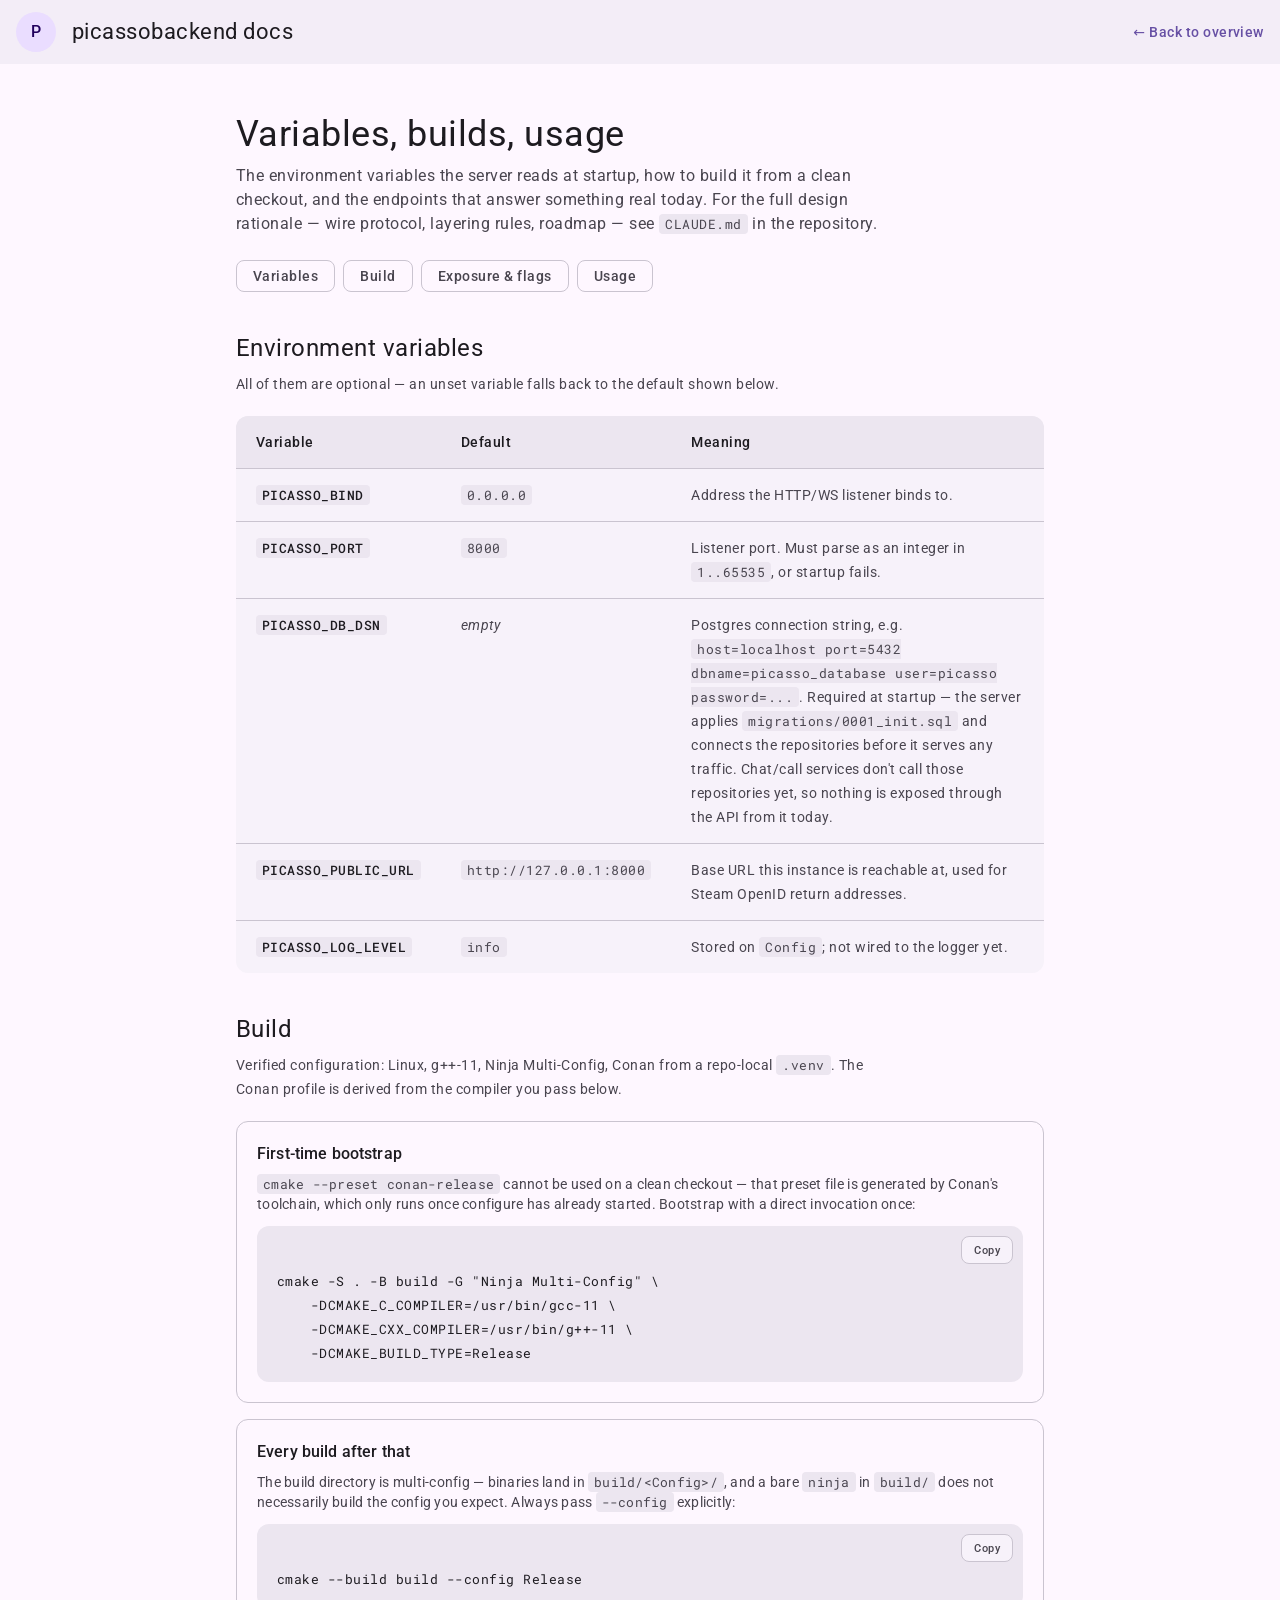
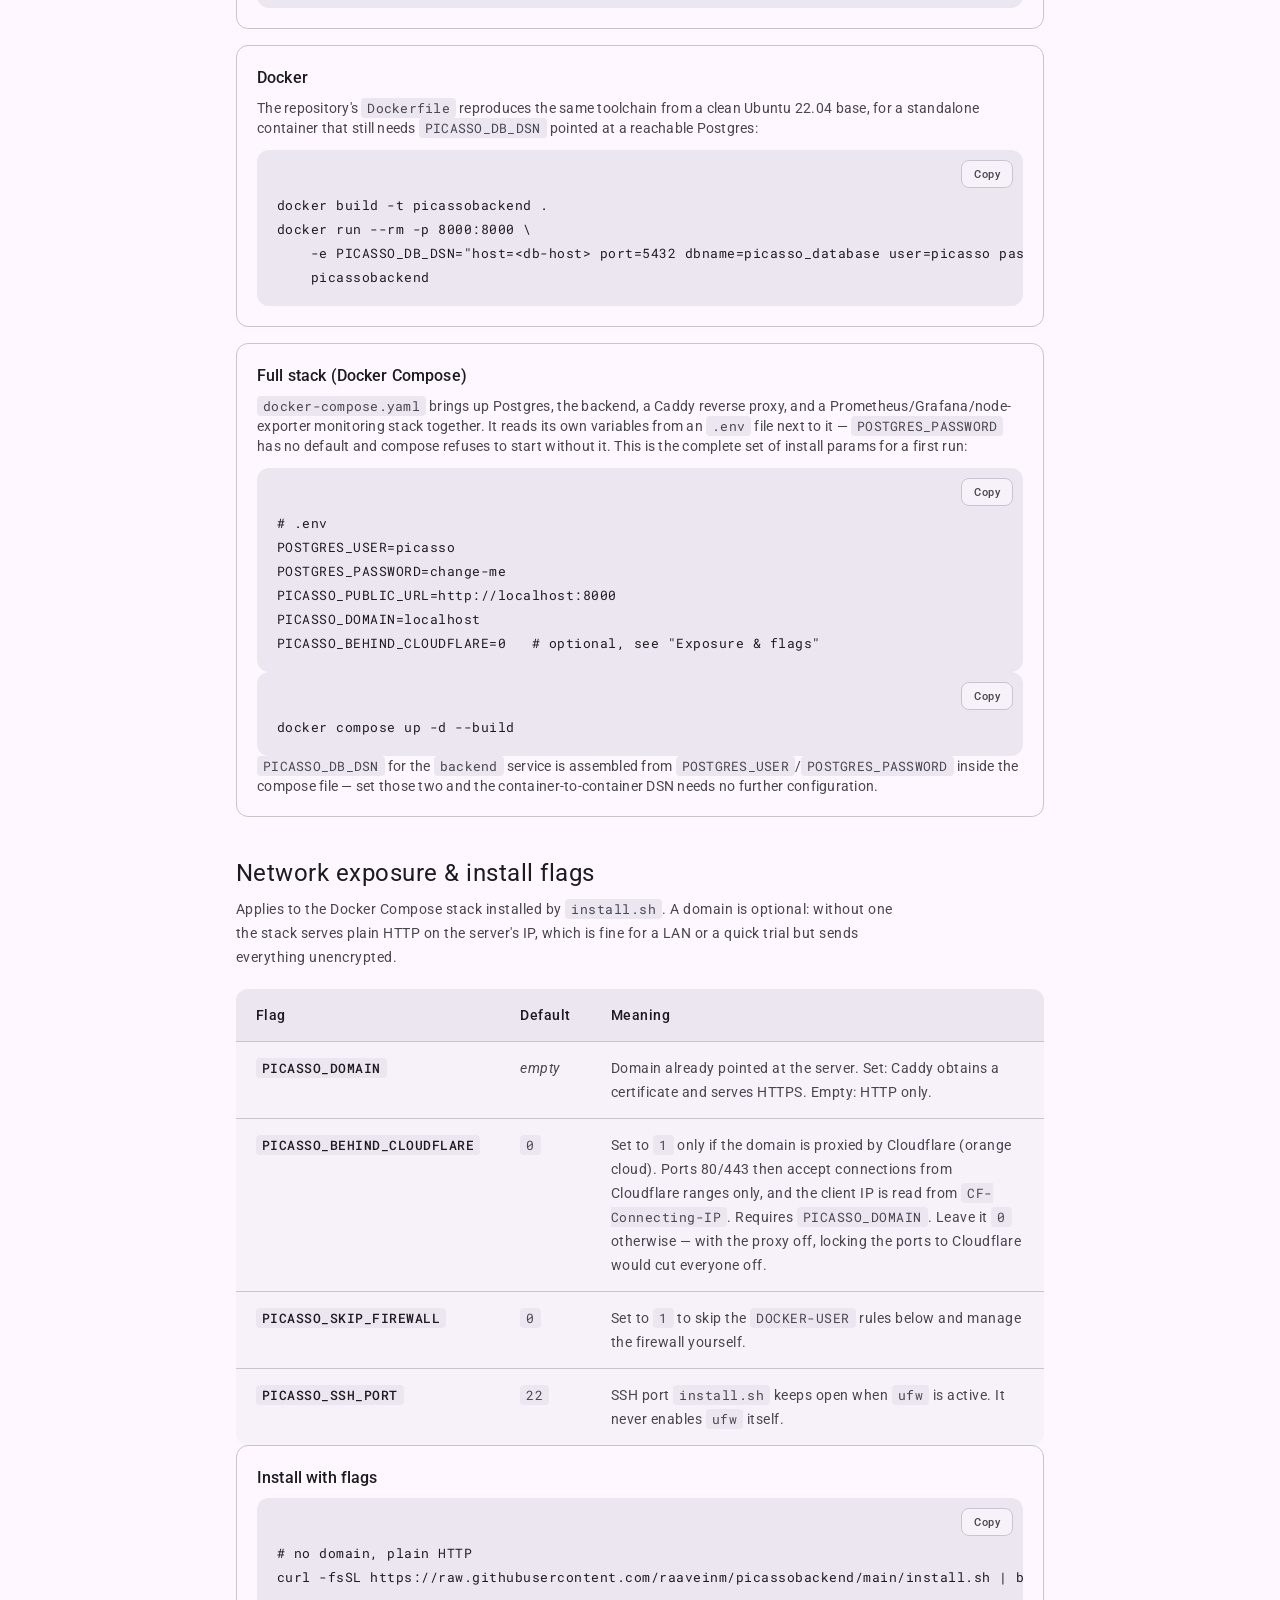
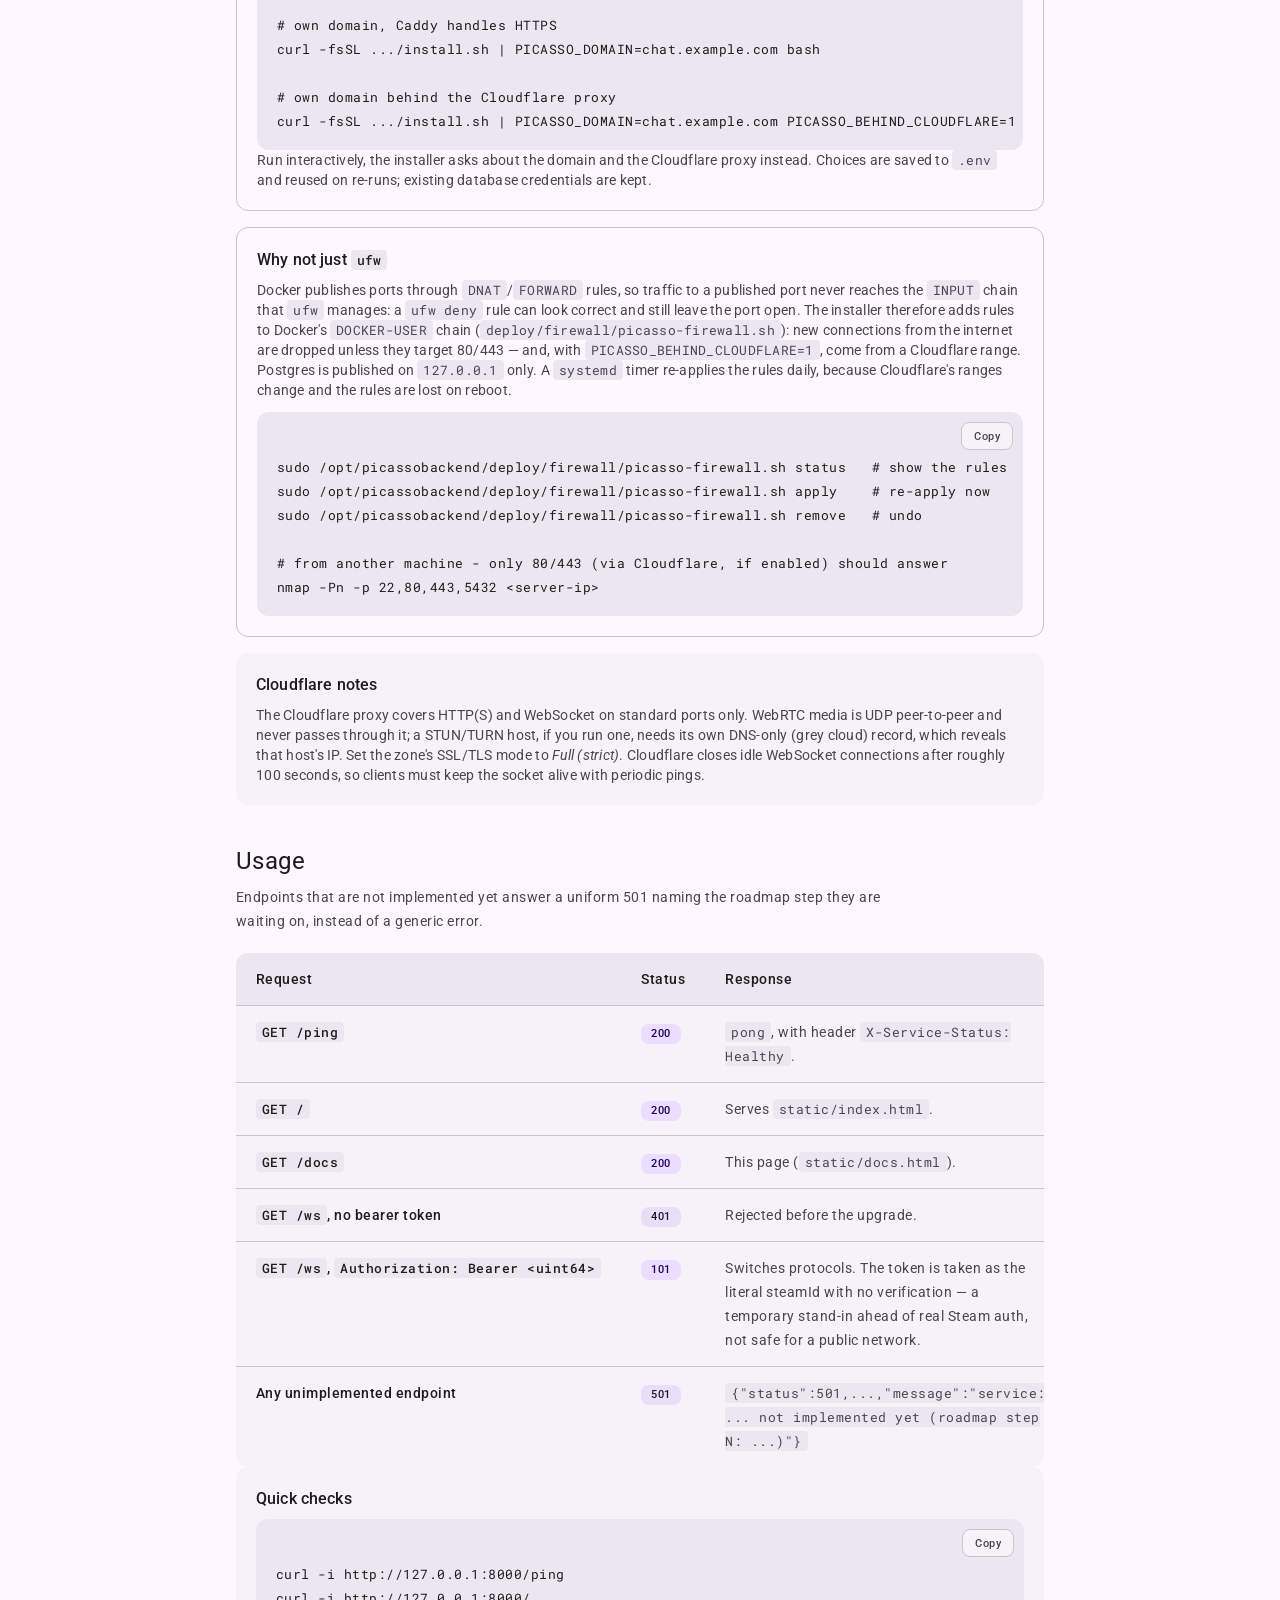
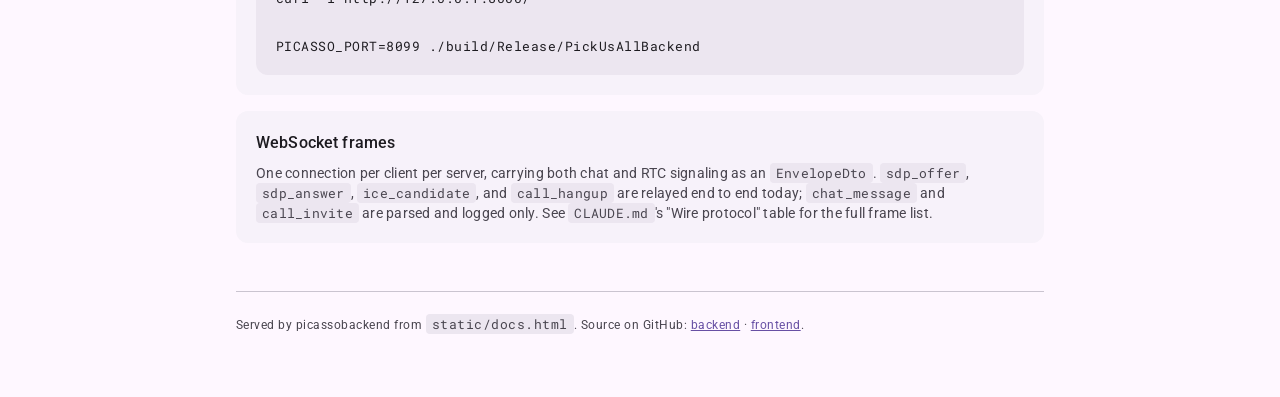
==== commit 8419ae53: "feat(deploy): add Cloudflare proxy support and enhance stack security - Add PICASSO_BEHIND_CLOUDFLAR" ====
--- a/static/docs.html
+++ b/static/docs.html
@@ -31,6 +31,7 @@
         <ul class="toc">
             <li><a href="#variables">Variables</a></li>
             <li><a href="#build">Build</a></li>
+            <li><a href="#exposure">Exposure &amp; flags</a></li>
             <li><a href="#usage">Usage</a></li>
         </ul>
     </section>
@@ -128,7 +129,7 @@
                 <button class="copy-btn" type="button" data-copy-target aria-label="Copy to clipboard">Copy</button>
                 <pre><code>docker build -t picassobackend .
 docker run --rm -p 8000:8000 \
-    -e PICASSO_DB_DSN="host=<db-host> port=5432 dbname=picasso_database user=picasso password=<password>" \
+    -e PICASSO_DB_DSN="host=&lt;db-host&gt; port=5432 dbname=picasso_database user=picasso password=&lt;password&gt;" \
     picassobackend</code></pre>
             </div>
         </article>
@@ -147,7 +148,8 @@
 POSTGRES_USER=picasso
 POSTGRES_PASSWORD=change-me
 PICASSO_PUBLIC_URL=http://localhost:8000
-PICASSO_DOMAIN=localhost</code></pre>
+PICASSO_DOMAIN=localhost
+PICASSO_BEHIND_CLOUDFLARE=0   # optional, see "Exposure &amp; flags"</code></pre>
             </div>
             <div class="code-block">
                 <button class="copy-btn" type="button" data-copy-target aria-label="Copy to clipboard">Copy</button>
@@ -157,6 +159,108 @@
                 <code>PICASSO_DB_DSN</code> for the <code>backend</code> service is assembled from
                 <code>POSTGRES_USER</code>/<code>POSTGRES_PASSWORD</code> inside the compose file — set those
                 two and the container-to-container DSN needs no further configuration.
+            </p>
+        </article>
+    </section>
+
+    <section id="exposure">
+        <h3>Network exposure &amp; install flags</h3>
+        <p class="section-note">
+            Applies to the Docker Compose stack installed by <code>install.sh</code>. A domain is optional:
+            without one the stack serves plain HTTP on the server's IP, which is fine for a LAN or a quick
+            trial but sends everything unencrypted.
+        </p>
+
+        <div class="table-wrap">
+            <table>
+                <thead>
+                <tr>
+                    <th>Flag</th>
+                    <th>Default</th>
+                    <th>Meaning</th>
+                </tr>
+                </thead>
+                <tbody>
+                <tr>
+                    <td><code>PICASSO_DOMAIN</code></td>
+                    <td><em>empty</em></td>
+                    <td>Domain already pointed at the server. Set: Caddy obtains a certificate and serves HTTPS. Empty: HTTP only.</td>
+                </tr>
+                <tr>
+                    <td><code>PICASSO_BEHIND_CLOUDFLARE</code></td>
+                    <td><code>0</code></td>
+                    <td>
+                        Set to <code>1</code> only if the domain is proxied by Cloudflare (orange cloud). Ports 80/443
+                        then accept connections from Cloudflare ranges only, and the client IP is read from
+                        <code>CF-Connecting-IP</code>. Requires <code>PICASSO_DOMAIN</code>. Leave it <code>0</code>
+                        otherwise &mdash; with the proxy off, locking the ports to Cloudflare would cut everyone off.
+                    </td>
+                </tr>
+                <tr>
+                    <td><code>PICASSO_SKIP_FIREWALL</code></td>
+                    <td><code>0</code></td>
+                    <td>Set to <code>1</code> to skip the <code>DOCKER-USER</code> rules below and manage the firewall yourself.</td>
+                </tr>
+                <tr>
+                    <td><code>PICASSO_SSH_PORT</code></td>
+                    <td><code>22</code></td>
+                    <td>SSH port <code>install.sh</code> keeps open when <code>ufw</code> is active. It never enables <code>ufw</code> itself.</td>
+                </tr>
+                </tbody>
+            </table>
+        </div>
+
+        <article class="card outlined">
+            <h4>Install with flags</h4>
+            <div class="code-block">
+                <button class="copy-btn" type="button" data-copy-target aria-label="Copy to clipboard">Copy</button>
+                <pre><code># no domain, plain HTTP
+curl -fsSL https://raw.githubusercontent.com/raaveinm/picassobackend/main/install.sh | bash
+
+# own domain, Caddy handles HTTPS
+curl -fsSL .../install.sh | PICASSO_DOMAIN=chat.example.com bash
+
+# own domain behind the Cloudflare proxy
+curl -fsSL .../install.sh | PICASSO_DOMAIN=chat.example.com PICASSO_BEHIND_CLOUDFLARE=1 bash</code></pre>
+            </div>
+            <p>
+                Run interactively, the installer asks about the domain and the Cloudflare proxy instead.
+                Choices are saved to <code>.env</code> and reused on re-runs; existing database credentials are kept.
+            </p>
+        </article>
+
+        <article class="card outlined">
+            <h4>Why not just <code>ufw</code></h4>
+            <p>
+                Docker publishes ports through <code>DNAT</code>/<code>FORWARD</code> rules, so traffic to a
+                published port never reaches the <code>INPUT</code> chain that <code>ufw</code> manages: a
+                <code>ufw deny</code> rule can look correct and still leave the port open. The installer therefore
+                adds rules to Docker's <code>DOCKER-USER</code> chain
+                (<code>deploy/firewall/picasso-firewall.sh</code>): new connections from the internet are dropped
+                unless they target 80/443 &mdash; and, with <code>PICASSO_BEHIND_CLOUDFLARE=1</code>, come from a
+                Cloudflare range. Postgres is published on <code>127.0.0.1</code> only.
+                A <code>systemd</code> timer re-applies the rules daily, because Cloudflare's ranges change and
+                the rules are lost on reboot.
+            </p>
+            <div class="code-block">
+                <button class="copy-btn" type="button" data-copy-target aria-label="Copy to clipboard">Copy</button>
+                <pre><code>sudo /opt/picassobackend/deploy/firewall/picasso-firewall.sh status   # show the rules
+sudo /opt/picassobackend/deploy/firewall/picasso-firewall.sh apply    # re-apply now
+sudo /opt/picassobackend/deploy/firewall/picasso-firewall.sh remove   # undo
+
+# from another machine - only 80/443 (via Cloudflare, if enabled) should answer
+nmap -Pn -p 22,80,443,5432 &lt;server-ip&gt;</code></pre>
+            </div>
+        </article>
+
+        <article class="card">
+            <h4>Cloudflare notes</h4>
+            <p>
+                The Cloudflare proxy covers HTTP(S) and WebSocket on standard ports only. WebRTC media is UDP
+                peer-to-peer and never passes through it; a STUN/TURN host, if you run one, needs its own
+                DNS-only (grey cloud) record, which reveals that host's IP. Set the zone's SSL/TLS mode to
+                <em>Full (strict)</em>. Cloudflare closes idle WebSocket connections after roughly 100 seconds,
+                so clients must keep the socket alive with periodic pings.
             </p>
         </article>
     </section>
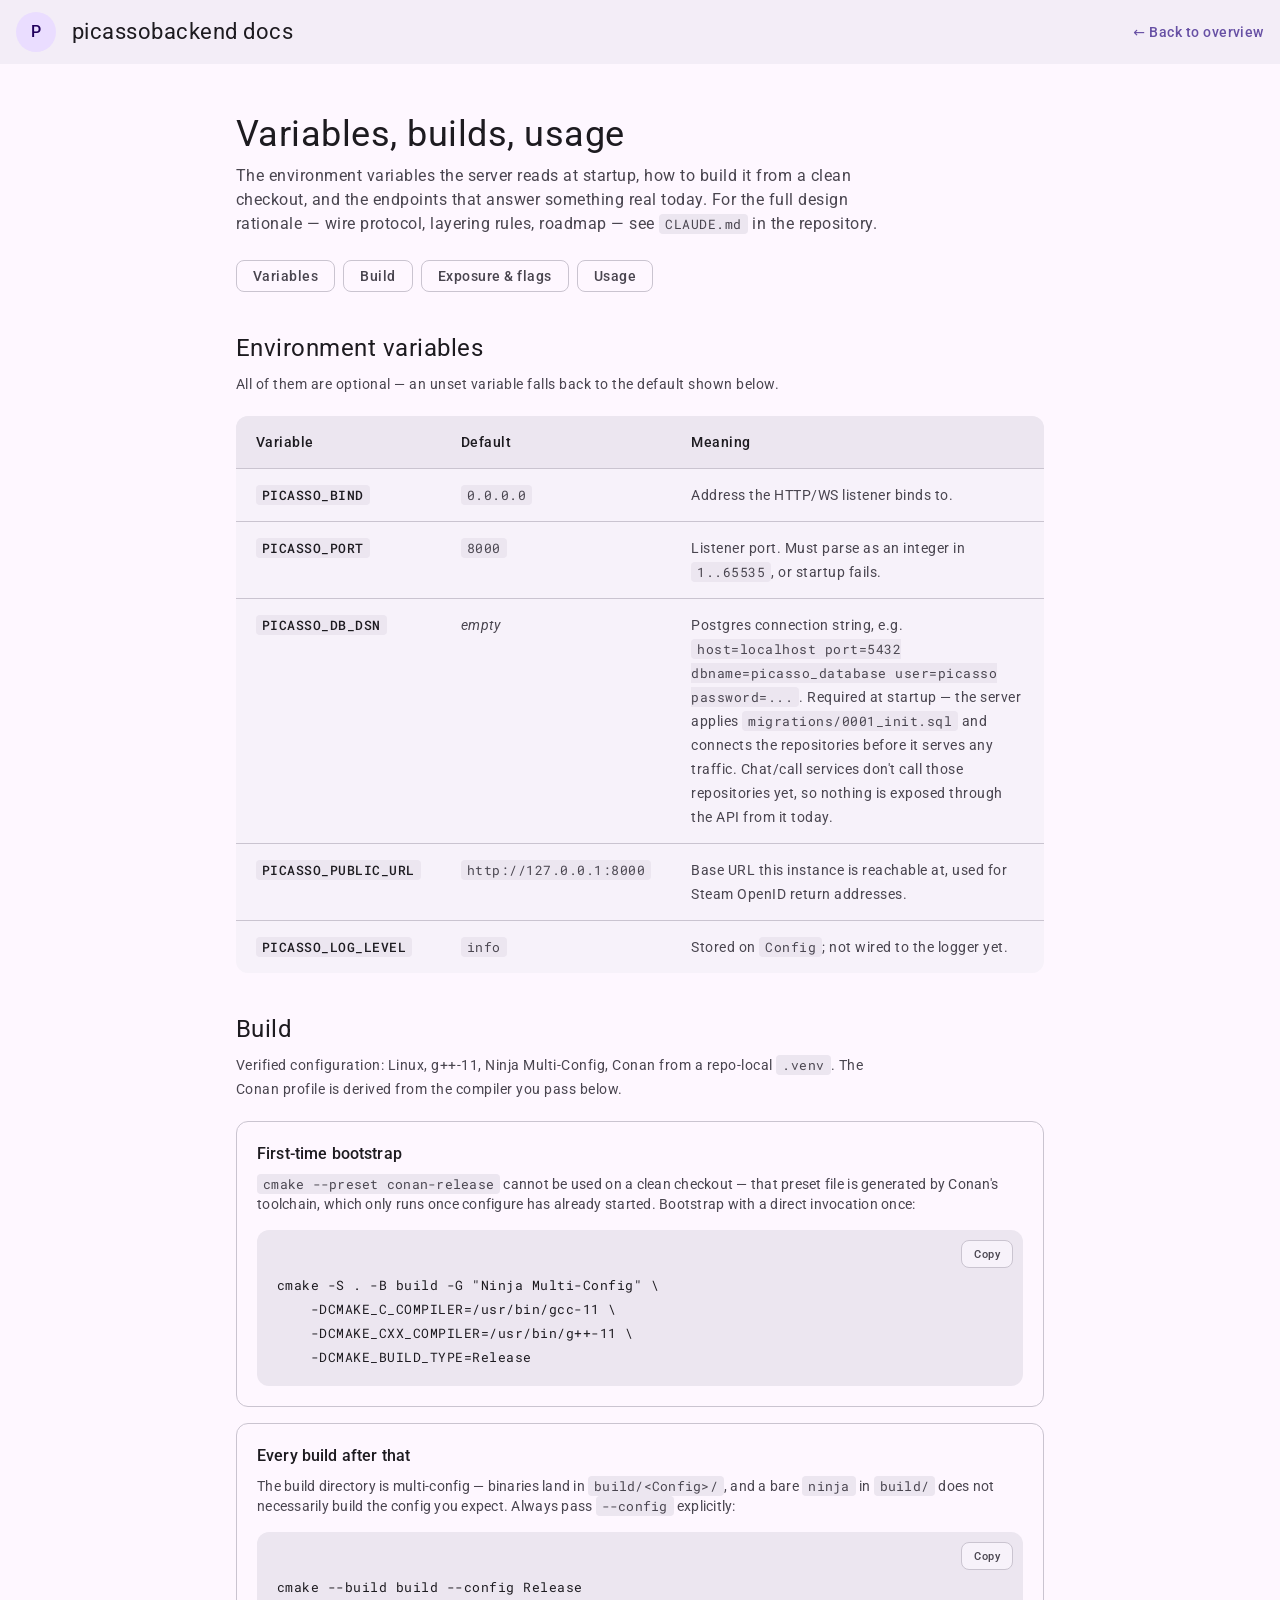
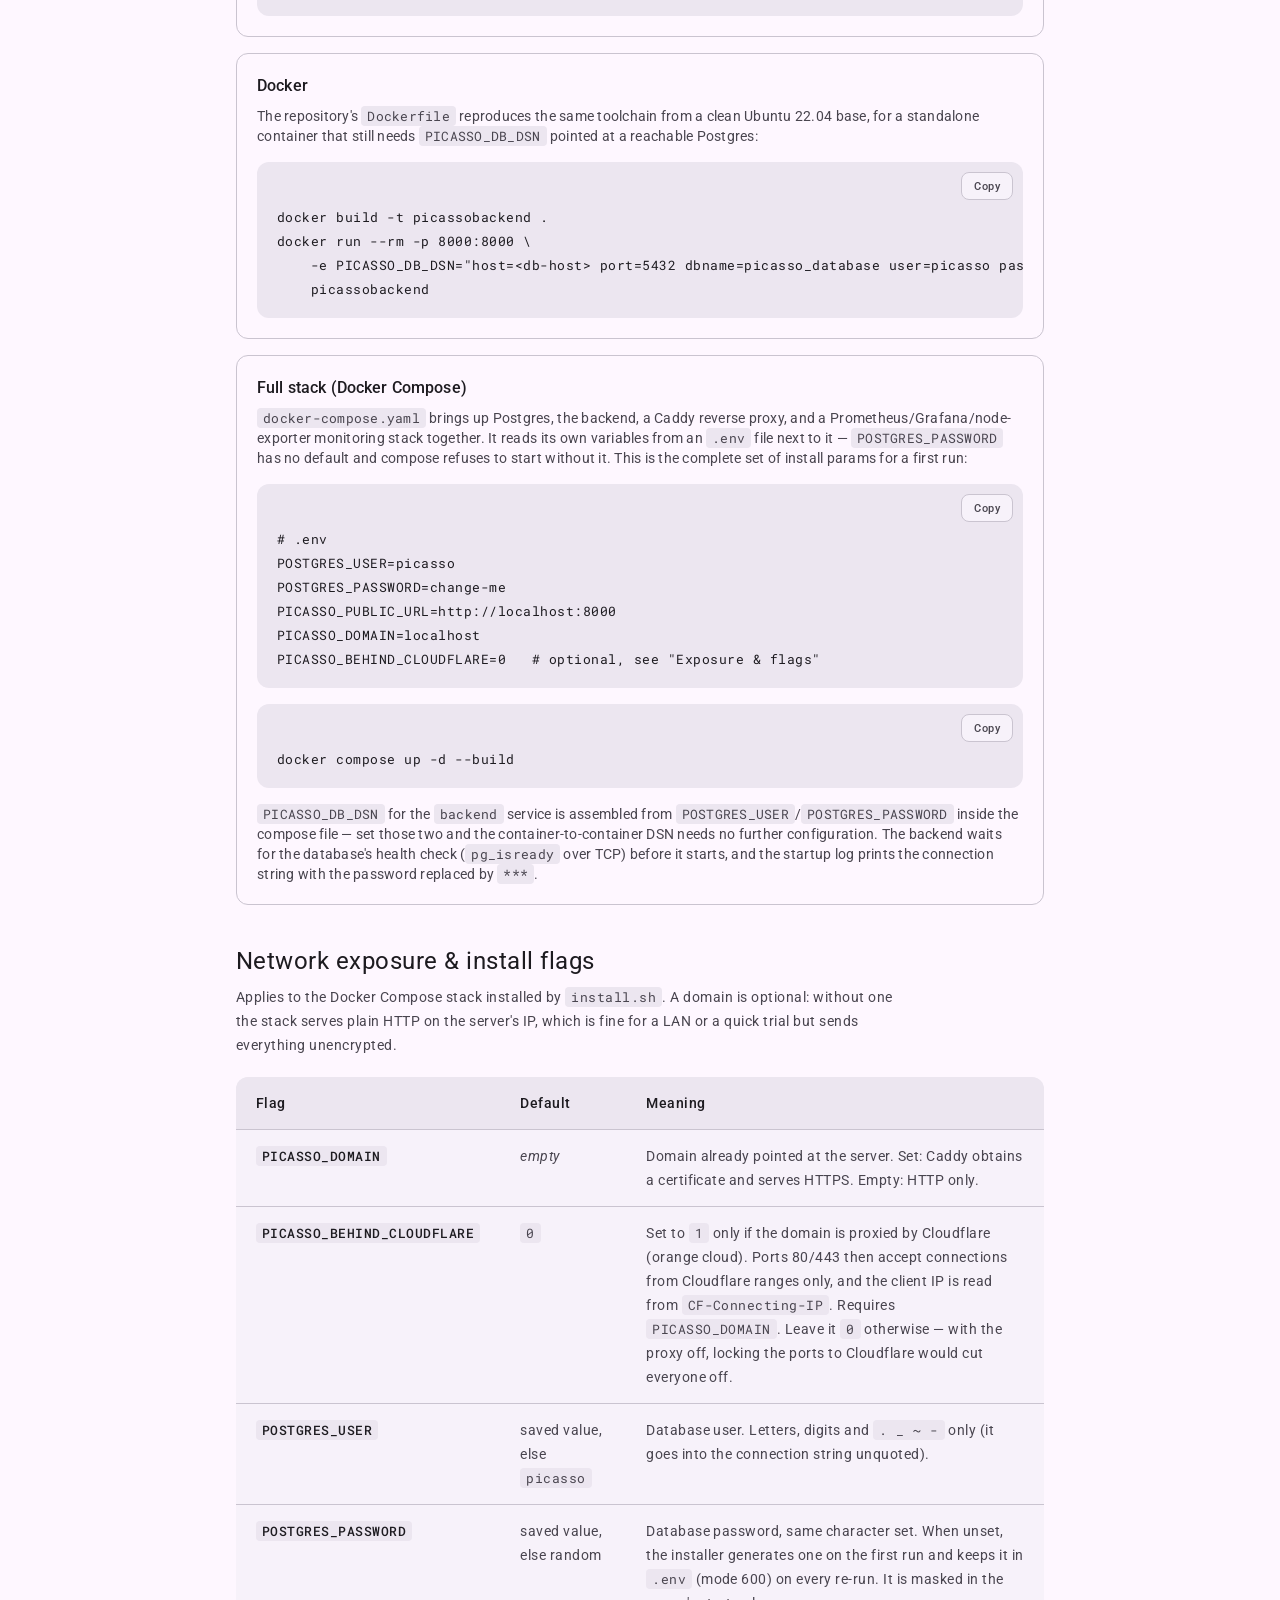
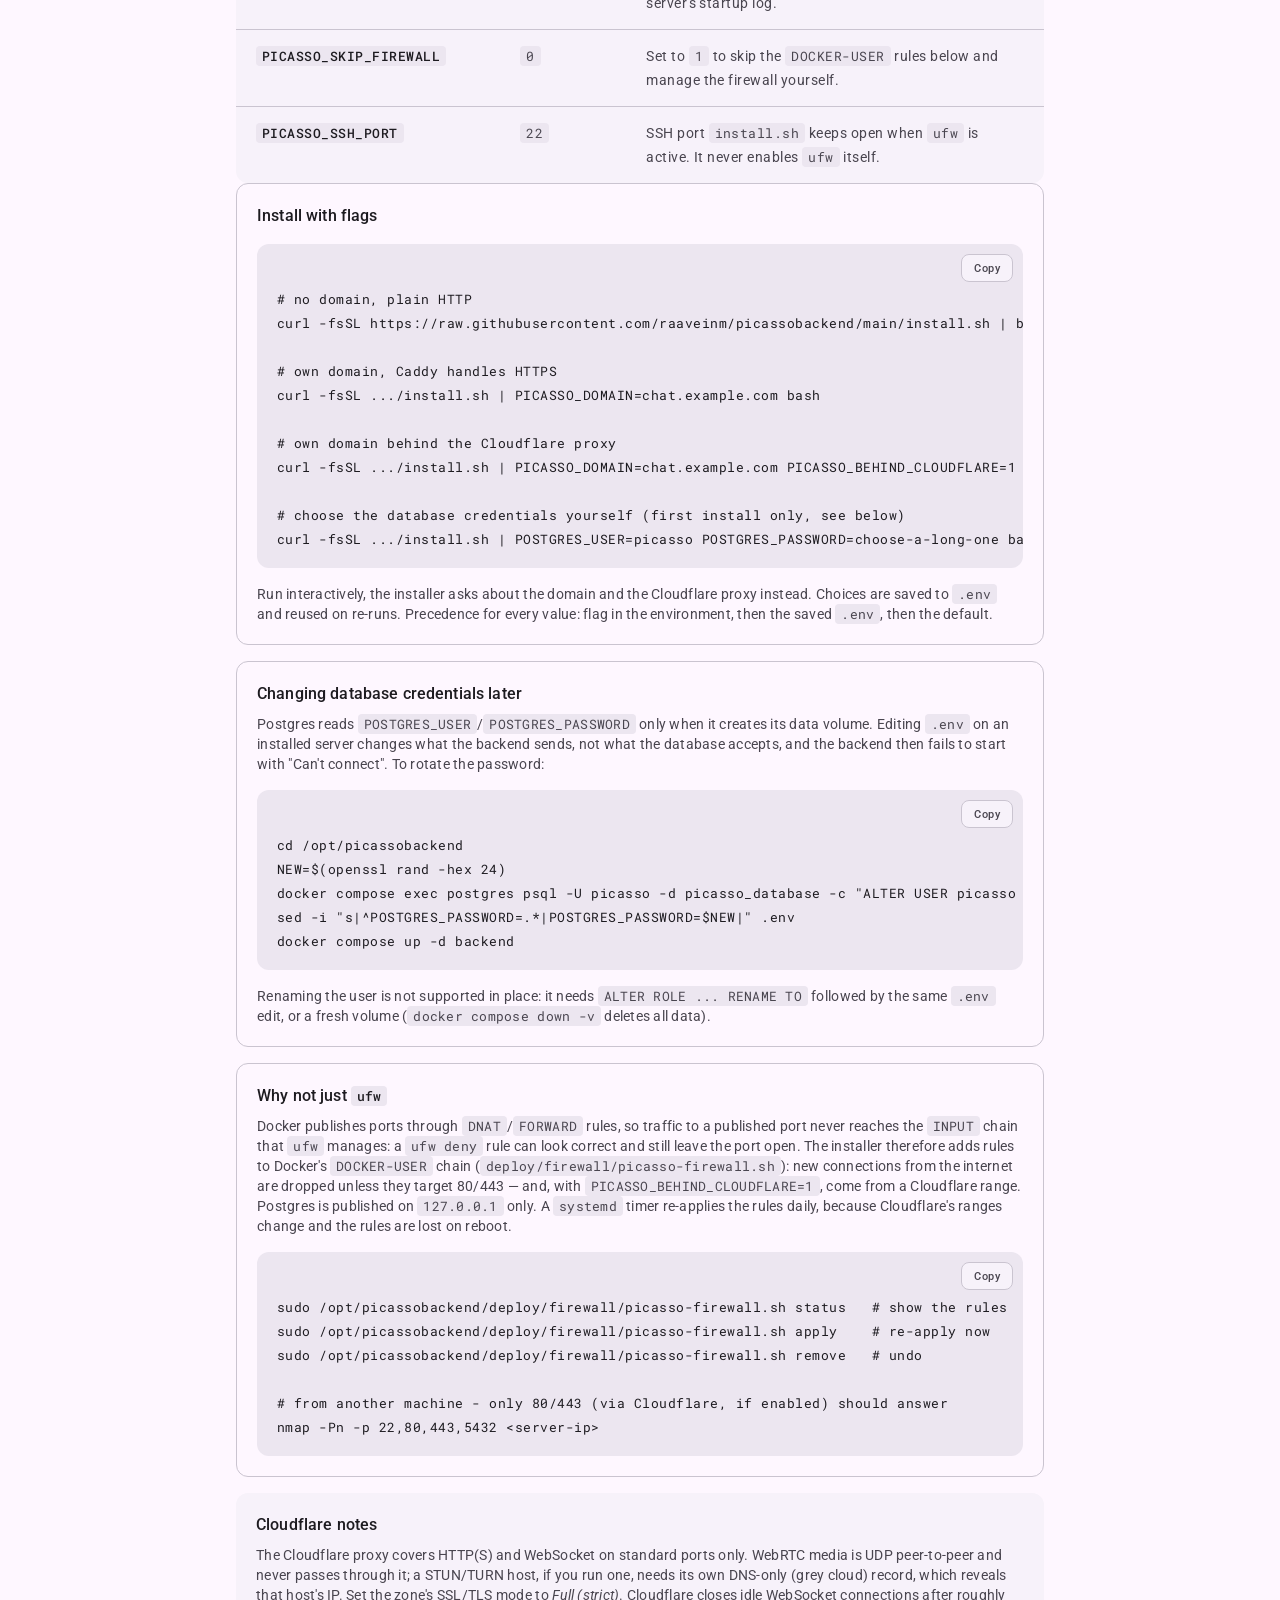
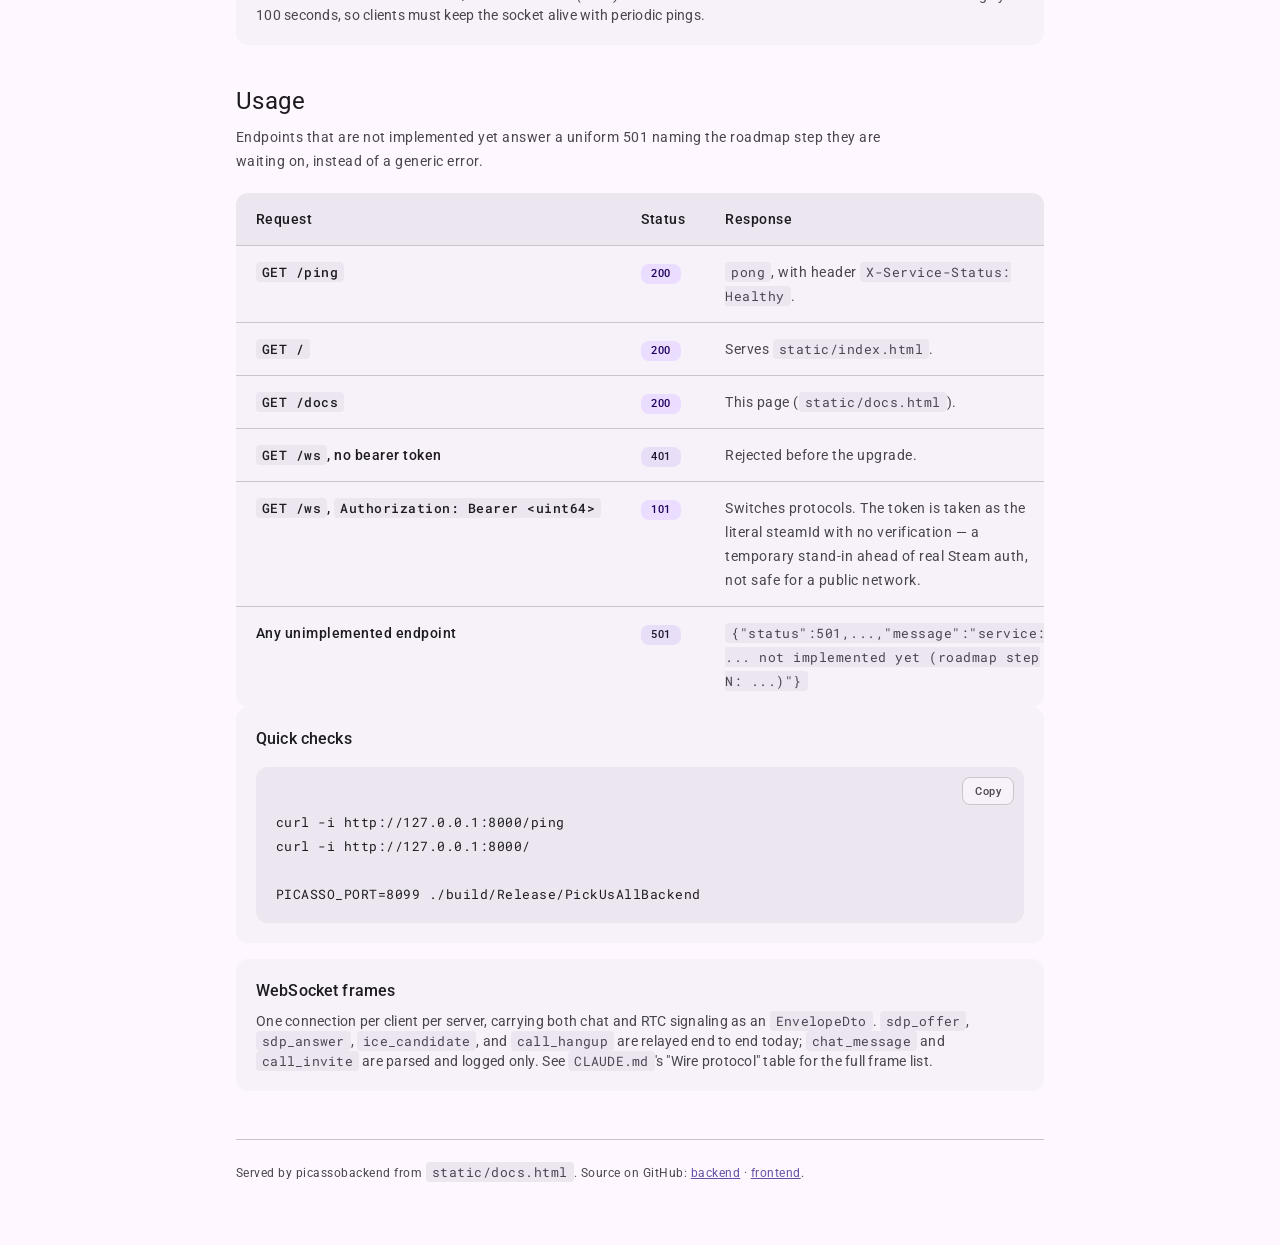
==== commit 2e016eda: "feat(db): add compose healthcheck, credential validation, and DSN masking" ====
--- a/static/docs.html
+++ b/static/docs.html
@@ -158,7 +158,9 @@
             <p>
                 <code>PICASSO_DB_DSN</code> for the <code>backend</code> service is assembled from
                 <code>POSTGRES_USER</code>/<code>POSTGRES_PASSWORD</code> inside the compose file — set those
-                two and the container-to-container DSN needs no further configuration.
+                two and the container-to-container DSN needs no further configuration. The backend waits for the
+                database's health check (<code>pg_isready</code> over TCP) before it starts, and the startup log
+                prints the connection string with the password replaced by <code>***</code>.
             </p>
         </article>
     </section>
@@ -197,6 +199,19 @@
                     </td>
                 </tr>
                 <tr>
+                    <td><code>POSTGRES_USER</code></td>
+                    <td>saved value, else <code>picasso</code></td>
+                    <td>Database user. Letters, digits and <code>. _ ~ -</code> only (it goes into the connection string unquoted).</td>
+                </tr>
+                <tr>
+                    <td><code>POSTGRES_PASSWORD</code></td>
+                    <td>saved value, else random</td>
+                    <td>
+                        Database password, same character set. When unset, the installer generates one on the first run
+                        and keeps it in <code>.env</code> (mode 600) on every re-run. It is masked in the server's startup log.
+                    </td>
+                </tr>
+                <tr>
                     <td><code>PICASSO_SKIP_FIREWALL</code></td>
                     <td><code>0</code></td>
                     <td>Set to <code>1</code> to skip the <code>DOCKER-USER</code> rules below and manage the firewall yourself.</td>
@@ -221,11 +236,36 @@
 curl -fsSL .../install.sh | PICASSO_DOMAIN=chat.example.com bash
 
 # own domain behind the Cloudflare proxy
-curl -fsSL .../install.sh | PICASSO_DOMAIN=chat.example.com PICASSO_BEHIND_CLOUDFLARE=1 bash</code></pre>
+curl -fsSL .../install.sh | PICASSO_DOMAIN=chat.example.com PICASSO_BEHIND_CLOUDFLARE=1 bash
+
+# choose the database credentials yourself (first install only, see below)
+curl -fsSL .../install.sh | POSTGRES_USER=picasso POSTGRES_PASSWORD=choose-a-long-one bash</code></pre>
             </div>
             <p>
                 Run interactively, the installer asks about the domain and the Cloudflare proxy instead.
-                Choices are saved to <code>.env</code> and reused on re-runs; existing database credentials are kept.
+                Choices are saved to <code>.env</code> and reused on re-runs. Precedence for every value:
+                flag in the environment, then the saved <code>.env</code>, then the default.
+            </p>
+        </article>
+
+        <article class="card outlined">
+            <h4>Changing database credentials later</h4>
+            <p>
+                Postgres reads <code>POSTGRES_USER</code>/<code>POSTGRES_PASSWORD</code> only when it creates its data
+                volume. Editing <code>.env</code> on an installed server changes what the backend sends, not what the
+                database accepts, and the backend then fails to start with "Can't connect". To rotate the password:
+            </p>
+            <div class="code-block">
+                <button class="copy-btn" type="button" data-copy-target aria-label="Copy to clipboard">Copy</button>
+                <pre><code>cd /opt/picassobackend
+NEW=$(openssl rand -hex 24)
+docker compose exec postgres psql -U picasso -d picasso_database -c "ALTER USER picasso PASSWORD '$NEW';"
+sed -i "s|^POSTGRES_PASSWORD=.*|POSTGRES_PASSWORD=$NEW|" .env
+docker compose up -d backend</code></pre>
+            </div>
+            <p>
+                Renaming the user is not supported in place: it needs <code>ALTER ROLE ... RENAME TO</code> followed by
+                the same <code>.env</code> edit, or a fresh volume (<code>docker compose down -v</code> deletes all data).
             </p>
         </article>
 
--- a/static/css/docs.css
+++ b/static/css/docs.css
@@ -105,6 +105,15 @@
 /* Wraps a pre block so the copy button can pin to its top-right corner. */
 .code-block {
     position: relative;
+    margin: 1rem 0;
+}
+
+.code-block:first-child {
+    margin-top: 0;
+}
+
+.code-block:last-child {
+    margin-bottom: 0;
 }
 
 .code-block pre {
